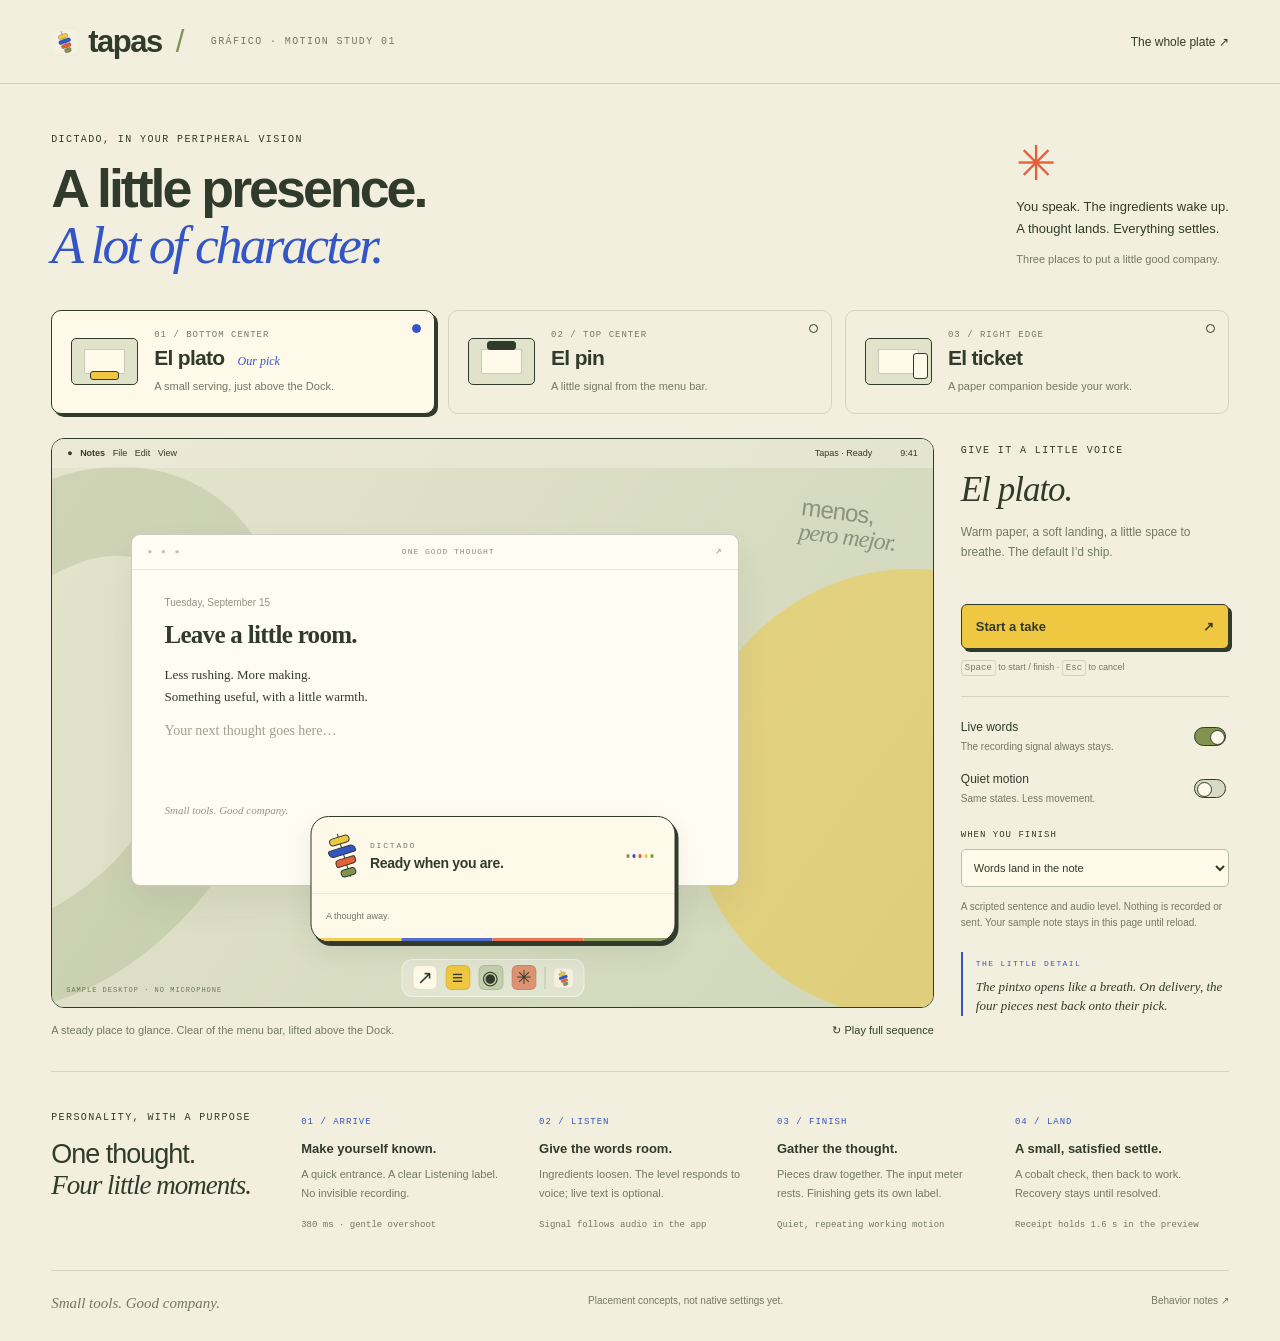
==== design/tapas/dictado-motion.html @ 0735c1b4 "Explore Grafico Dictado popup placement and motion" ====
<!doctype html>
<html lang="en">
<head>
<meta charset="utf-8"><meta name="viewport" content="width=device-width,initial-scale=1">
<meta name="theme-color" content="#f3efdf"><title>Dictado · A little presence.</title>
<link rel="icon" href="icon.svg"><link rel="stylesheet" href="dictado-motion.css">
</head>
<body>
<header><a class="brand" href="index.html"><img src="icon.svg" alt="" width="28" height="38">tapas<span>/</span></a><span class="mono">GRÁFICO · MOTION STUDY 01</span><a class="back" href="index.html#dictado">The whole plate ↗</a></header>
<main>
<section class="intro"><div><p class="eyebrow">DICTADO, IN YOUR PERIPHERAL VISION</p><h1>A little presence.<br><em>A lot of character.</em></h1></div><div class="intro-note"><span class="asterisk" aria-hidden="true">✳</span><p>You speak. The ingredients wake up.<br>A thought lands. Everything settles.</p><small>Three places to put a little good company.</small></div></section>
<section class="placements" aria-label="Popup design options">
<button class="placement selected" data-placement="plato" aria-pressed="true"><span class="mini-screen bottom" aria-hidden="true"><i></i><b></b></span><span><span class="option-number">01 / BOTTOM CENTER</span><strong>El plato <em>Our pick</em></strong><span class="option-copy">A small serving, just above the Dock.</span></span><span class="select-dot" aria-hidden="true"></span></button>
<button class="placement" data-placement="pin" aria-pressed="false"><span class="mini-screen top" aria-hidden="true"><i></i><b></b></span><span><span class="option-number">02 / TOP CENTER</span><strong>El pin</strong><span class="option-copy">A little signal from the menu bar.</span></span><span class="select-dot" aria-hidden="true"></span></button>
<button class="placement" data-placement="ticket" aria-pressed="false"><span class="mini-screen side" aria-hidden="true"><i></i><b></b></span><span><span class="option-number">03 / RIGHT EDGE</span><strong>El ticket</strong><span class="option-copy">A paper companion beside your work.</span></span><span class="select-dot" aria-hidden="true"></span></button>
</section>
<section class="workbench">
<div class="preview-column">
<div class="desktop" id="desktop" data-placement="plato" data-state="idle" aria-label="Simulated desktop">
<div class="wall-art" aria-hidden="true"><i></i><b></b><span>menos,<br><em>pero mejor.</em></span></div>
<div class="menubar"><span>● &nbsp; <b>Notes</b> <span class="menus"> &nbsp; File &nbsp; Edit &nbsp; View</span></span><span class="menu-status" id="menu-status">Tapas · Ready</span><span>9:41</span></div>
<div class="note-window"><div class="window-bar"><span aria-hidden="true">● ● ●</span><span>ONE GOOD THOUGHT</span><span>↗</span></div><div class="note-body"><p class="note-date">Tuesday, September 15</p><h2>Leave a little room.</h2><p>Less rushing. More making.<br>Something useful, with a little warmth.</p><label class="sr-only" for="note">Sample note, editable</label><textarea id="note" spellcheck="false" placeholder="Your next thought goes here…"></textarea><div class="note-signature">Small tools. Good company.</div></div></div>
<div class="dock" aria-hidden="true"><i>↗</i><i>≡</i><i>◉</i><i>✳</i><span></span><img src="icon.svg" alt="" width="20" height="26"></div>
<div class="popup-anchor" id="popup-anchor">
<section class="dictado" id="dictado" aria-label="Dictado recording controls">
<div class="popup-main"><div class="pintxo" aria-hidden="true"><span class="pick"></span><i class="bite saffron"></i><i class="bite cobalt"></i><i class="bite paprika"></i><i class="bite olive"></i></div><div class="status-copy"><span class="popup-eyebrow">DICTADO</span><strong id="status" role="status" aria-live="polite">Ready when you are.</strong></div><div class="signal" aria-hidden="true"><i></i><i></i><i></i><i></i><i></i></div><span class="timer" id="timer" aria-hidden="true">00:00</span></div>
<div class="live-wrap" id="live-wrap"><p class="live-text" id="live-text"></p></div>
<div class="recovery" id="recovery" hidden><p id="recovery-description"></p><p class="retained" id="retained"></p><button id="retry">Put in sample note ↗</button></div>
<div class="popup-footer"><span id="hint">A thought away.</span><div><button class="cancel" id="cancel" aria-label="Cancel take" hidden>Esc <span>×</span></button><button class="finish" id="finish" hidden><span aria-hidden="true">■</span> Finish</button><button class="again" id="again" hidden>Another take ↗</button></div></div>
<div class="ingredient-line" aria-hidden="true"><i></i><i></i><i></i><i></i></div>
</section>
</div>
<span class="desktop-label">SAMPLE DESKTOP · NO MICROPHONE</span>
</div>
<div class="preview-caption"><span id="placement-caption">A steady place to glance. Clear of the menu bar, lifted above the Dock.</span><button id="replay">↻ Play full sequence</button></div>
</div>
<aside class="controls" aria-label="Preview controls"><p class="eyebrow">GIVE IT A LITTLE VOICE</p><h2 id="option-title">El plato.</h2><p class="control-description" id="option-description">Warm paper, a soft landing, a little space to breathe. The default I’d ship.</p><button class="primary" id="toggle">Start a take <span>↗</span></button><p class="key-hint"><kbd>Space</kbd> to start / finish · <kbd>Esc</kbd> to cancel</p><div class="control-divider"></div><label class="switch-row"><span>Live words<small>The recording signal always stays.</small></span><input id="live-words" type="checkbox" checked role="switch"></label><label class="switch-row"><span>Quiet motion<small>Same states. Less movement.</small></span><input id="quiet-motion" type="checkbox" role="switch"></label><label class="outcome-label" for="outcome">WHEN YOU FINISH</label><select id="outcome"><option value="delivered">Words land in the note</option><option value="recovery">Paste needs a hand</option><option value="empty">Nothing was heard</option></select><p class="simulation-note">A scripted sentence and audio level. Nothing is recorded or sent. Your sample note stays in this page until reload.</p><div class="motion-note"><span class="eyebrow">THE LITTLE DETAIL</span><p id="motion-detail">The pintxo opens like a breath. On delivery, the four pieces nest back onto their pick.</p></div></aside>
</section>
<section class="choreography"><div><p class="eyebrow">PERSONALITY, WITH A PURPOSE</p><h2>One thought.<br><em>Four little moments.</em></h2></div><ol><li><span>01 / ARRIVE</span><h3>Make yourself known.</h3><p>A quick entrance. A clear Listening label. No invisible recording.</p><small>380 ms · gentle overshoot</small></li><li><span>02 / LISTEN</span><h3>Give the words room.</h3><p>Ingredients loosen. The level responds to voice; live text is optional.</p><small>Signal follows audio in the app</small></li><li><span>03 / FINISH</span><h3>Gather the thought.</h3><p>Pieces draw together. The input meter rests. Finishing gets its own label.</p><small>Quiet, repeating working motion</small></li><li><span>04 / LAND</span><h3>A small, satisfied settle.</h3><p>A cobalt check, then back to work. Recovery stays until resolved.</p><small>Receipt holds 1.6 s in the preview</small></li></ol></section>
<footer><span>Small tools. Good company.</span><span>Placement concepts, not native settings yet.</span><a href="BEHAVIORS.md">Behavior notes ↗</a></footer>
</main><script src="dictado-motion.js"></script>
</body></html>
---- design/tapas/dictado-motion.css ----
:root{--paper:#f3efdf;--card:#fff9e9;--ink:#303b2b;--muted:#727964;--line:#d4d5c1;--yellow:#f0c740;--blue:#3355c6;--red:#e65f3b;--olive:#81934f;--spring:cubic-bezier(.2,1.35,.35,1);font-family:-apple-system,BlinkMacSystemFont,'Segoe UI',sans-serif;color:var(--ink);background:var(--paper)}*{box-sizing:border-box}body{margin:0;-webkit-font-smoothing:antialiased}button,input,select,textarea{font:inherit}button,a{color:inherit}button{cursor:pointer}button:disabled{cursor:wait;opacity:.55}a{text-decoration:none}button:focus-visible,a:focus-visible,input:focus-visible,select:focus-visible,textarea:focus-visible{outline:3px solid var(--blue);outline-offset:4px}button{touch-action:manipulation}header{height:84px;border-bottom:1px solid var(--line);display:flex;align-items:center;gap:28px;padding:0 4vw}.brand{display:flex;align-items:center;gap:9px;font-weight:800;font-size:31px;letter-spacing:-1.5px}.brand span{font-weight:300;color:var(--olive);margin-left:5px}.mono,.eyebrow{font:10px/1.5 ui-monospace,monospace;letter-spacing:1.4px}.mono{color:var(--muted)}.back{margin-left:auto;font-size:12px}main{max-width:1550px;padding:0 4vw;margin:auto}.intro{display:flex;justify-content:space-between;align-items:flex-end;padding:48px 0 36px;gap:30px}.eyebrow{margin:0 0 14px}.intro h1{font-size:clamp(38px,4.2vw,66px);letter-spacing:-3px;line-height:1.04;font-weight:600;margin:0}em{font-family:Georgia,serif;font-weight:400}.intro h1 em{color:var(--blue)}.intro-note{padding-bottom:4px;font-size:13px;line-height:1.7;position:relative}.intro-note p{margin:8px 0}.intro-note small{color:var(--muted);font-size:11px}.asterisk{font-size:48px;line-height:1;color:var(--red);display:block}.placements{display:grid;grid-template-columns:repeat(3,1fr);gap:13px;margin:0 0 24px}.placement{background:transparent;border:1px solid var(--line);border-radius:10px;display:flex;gap:16px;align-items:center;text-align:left;padding:19px;position:relative;transition:background .2s,box-shadow .2s,transform .2s}.placement:hover{transform:translateY(-2px)}.placement.selected{background:var(--card);border-color:var(--ink);box-shadow:3px 3px 0 var(--ink)}.option-number{display:block;font:9px ui-monospace,monospace;letter-spacing:1px;color:var(--muted)}.placement strong{display:block;font-size:21px;font-weight:550;letter-spacing:-.7px;margin:6px 0}.placement strong em{font-size:12px;color:var(--blue);margin-left:8px;letter-spacing:0}.option-copy{font-size:11px;color:var(--muted)}.select-dot{width:9px;height:9px;border:1px solid var(--ink);border-radius:50%;position:absolute;right:13px;top:13px}.selected .select-dot{background:var(--blue);border-color:var(--blue)}.mini-screen{position:relative;width:67px;height:47px;border:1px solid var(--ink);border-radius:5px;background:#e0e3c9;flex-shrink:0}.mini-screen i{position:absolute;inset:10px 12px;background:var(--card);border:1px solid #303b2b40;border-radius:2px}.mini-screen b{position:absolute;width:29px;height:9px;background:var(--yellow);border:1px solid var(--ink);border-radius:3px;left:18px;bottom:4px}.mini-screen.top b{top:2px;bottom:auto;background:var(--ink)}.mini-screen.side b{left:auto;right:3px;top:14px;width:15px;height:26px;background:var(--card)}.workbench{display:grid;grid-template-columns:minmax(0,1fr) 268px;gap:27px}.preview-column{min-width:0}.desktop{height:570px;border:1.5px solid var(--ink);border-radius:13px;overflow:hidden;position:relative;isolation:isolate;background:#dbe0c5}.wall-art{position:absolute;inset:0;z-index:-1;overflow:hidden;background:linear-gradient(125deg,#e4e4cd,#cfd7b9)}.wall-art i{position:absolute;background:var(--yellow);width:450px;height:450px;border-radius:50%;right:-205px;top:130px;opacity:.5}.wall-art b{position:absolute;width:420px;height:580px;border:90px solid #91a27240;border-radius:50%;transform:rotate(30deg);left:-205px;top:10px}.wall-art>span{position:absolute;right:35px;top:62px;font-size:24px;line-height:1;letter-spacing:-1px;transform:rotate(7deg);opacity:.45}.menubar{display:flex;align-items:center;justify-content:space-between;height:29px;padding:0 15px;background:#f4f0e180;font-size:9px;gap:10px}.menu-status{margin-left:auto;font-size:9px;margin-right:18px}.note-window{position:absolute;top:95px;left:9%;width:69%;height:352px;background:#fffcf3;border:1px solid #303b2b40;border-radius:9px;box-shadow:0 18px 35px #303b2b13;overflow:hidden}.window-bar{height:35px;border-bottom:1px solid #ebe8dc;display:flex;align-items:center;justify-content:space-between;padding:0 15px;font:8px ui-monospace,monospace;letter-spacing:1px;color:#8a8d7c}.window-bar>span:first-child{color:#c8c5b6;letter-spacing:2px}.note-body{padding:27px 32px}.note-date{font-size:10px;color:#92947f;margin:0 0 12px}.note-body h2{font:600 25px/1.2 Georgia,serif;letter-spacing:-.7px;margin:0 0 14px}.note-body p:not(.note-date){font:13px/1.7 Georgia,serif;margin:0}.note-body textarea{width:100%;height:80px;resize:none;margin-top:12px;background:none;border:0;padding:0;font:14px/1.6 Georgia,serif;color:var(--ink)}.note-body textarea::placeholder{color:#9fa18f}.note-signature{font:italic 11px Georgia,serif;color:#939680}.dock{position:absolute;bottom:10px;left:50%;transform:translateX(-50%);height:38px;display:flex;align-items:center;gap:8px;padding:4px 10px;border:1px solid #ffffff80;border-radius:11px;background:#ffffff45}.dock i{font-style:normal;width:25px;height:25px;border-radius:6px;display:grid;place-items:center;background:var(--card);font-size:19px;border:1px solid #303b2b20}.dock i:nth-child(2){background:var(--yellow)}.dock i:nth-child(3){background:#c3ceac}.dock i:nth-child(4){background:#dd9373}.dock>span{height:22px;border-left:1px solid #303b2b30}.desktop-label{position:absolute;bottom:13px;left:14px;font:7px ui-monospace,monospace;letter-spacing:1px;color:#697857}.popup-anchor{position:absolute;z-index:5;width:365px;left:50%;bottom:65px;transform:translateX(-50%);transition:width .32s ease}.dictado{background:var(--card);border:1.5px solid var(--ink);border-radius:18px;box-shadow:3px 4px 0 var(--ink),0 10px 28px #303b2b17;overflow:hidden;transform-origin:50% 100%;animation:arrive-bottom .38s var(--spring)}.popup-main{display:flex;align-items:center;gap:12px;padding:15px 17px 12px;min-height:76px}.popup-eyebrow{font:8px ui-monospace,monospace;letter-spacing:1.8px;display:block;margin-bottom:5px;color:var(--muted)}.status-copy{flex:1;min-width:0}.status-copy strong{display:block;font-size:14px;font-weight:550;letter-spacing:-.3px}.timer{font:10px ui-monospace,monospace;color:var(--muted)}.pintxo{height:42px;width:30px;position:relative;transform:rotate(-17deg);flex:none}.pick{height:45px;width:1px;background:currentColor;position:absolute;top:-2px;left:15px}.bite{position:absolute;left:5px;width:21px;height:8px;border:1px solid var(--ink);border-radius:5px;background:var(--yellow);top:1px;transition:transform .45s var(--spring)}.cobalt{width:28px;left:1px;top:12px;border-radius:2px 5px;background:var(--blue)}.paprika{top:23px;background:var(--red);border-radius:4px 2px}.olive{top:34px;width:16px;left:7px;background:var(--olive)}.signal{display:flex;align-items:center;gap:3px;height:24px;width:31px}.signal i{width:3px;height:4px;background:var(--olive);border-radius:2px;transition:height .2s}.signal i:nth-child(2){background:var(--blue)}.signal i:nth-child(3){background:var(--red)}.signal i:nth-child(4){background:var(--yellow)}[data-state=listening] .signal i{animation:wave .7s ease-in-out infinite alternate;height:14px}[data-state=listening] .signal i:nth-child(2){animation-delay:-.3s;height:22px}[data-state=listening] .signal i:nth-child(3){animation-delay:-.55s;height:18px}[data-state=listening] .signal i:nth-child(4){animation-delay:-.1s;height:10px}[data-state=listening] .signal i:nth-child(5){animation-delay:-.4s}[data-state=listening] .saffron{transform:translate(-2px,-4px) rotate(-8deg)}[data-state=listening] .cobalt{transform:translate(2px,-1px) rotate(5deg)}[data-state=listening] .paprika{transform:translate(-1px,2px) rotate(-5deg)}[data-state=listening] .olive{transform:translate(2px,5px) rotate(6deg)}[data-state=finishing] .bite{animation:gather .85s ease-in-out infinite alternate}[data-state=finishing] .cobalt{animation-delay:-.2s}[data-state=finishing] .paprika{animation-delay:-.4s}[data-state=finishing] .olive{animation-delay:-.6s}[data-state=delivered] .pintxo{animation:settle .45s var(--spring)}[data-state=delivered] .signal:after{content:'✓';font-size:25px;color:var(--blue)}[data-state=delivered] .signal i{display:none}.live-wrap{display:grid;grid-template-rows:1fr;transition:grid-template-rows .25s ease}.live-text{overflow:hidden;min-height:0;font:17px/1.45 Georgia,serif;margin:0;padding:0 18px 14px}.live-wrap.collapsed{grid-template-rows:0fr}.live-wrap.collapsed .live-text{padding-top:0;padding-bottom:0}.popup-footer{display:flex;align-items:center;justify-content:space-between;gap:8px;padding:11px 15px;border-top:1px solid #303b2b17;font-size:9px;min-height:45px}.popup-footer>span{color:var(--muted)}.popup-footer>div{display:flex;gap:12px;align-items:center}.popup-footer button{background:none;border:0;padding:3px 0;font-size:10px;white-space:nowrap}.popup-footer .finish{font-weight:650}.finish span{color:var(--red);margin-right:3px}.cancel{color:var(--muted)}.cancel span{font-size:15px;margin-left:3px}.ingredient-line{display:flex;height:3px;opacity:.85}.ingredient-line i{width:25%;background:var(--yellow)}.ingredient-line i:nth-child(2){background:var(--blue)}.ingredient-line i:nth-child(3){background:var(--red)}.ingredient-line i:nth-child(4){background:var(--olive)}.recovery{padding:0 18px 14px;font-size:12px;line-height:1.5}.retained{font:16px/1.5 Georgia,serif}.recovery button{background:var(--yellow);border:1px solid var(--ink);border-radius:5px;padding:9px 12px;font-size:11px}.dictado.reenter{animation:arrive-bottom .38s var(--spring)}[data-placement=pin] .popup-anchor{top:39px;bottom:auto;width:338px}[data-placement=pin] .dictado{background:var(--ink);color:var(--card);border-radius:0 0 20px 20px;box-shadow:0 8px 20px #303b2b25;transform-origin:50% 0;animation-name:arrive-top}[data-placement=pin] .popup-eyebrow,[data-placement=pin] .timer,[data-placement=pin] .popup-footer>span,[data-placement=pin] .cancel{color:#c2c8b3}[data-placement=pin] .popup-footer{border-color:#fff9e92b}[data-placement=pin] .bite{border-color:#fff9e980}[data-placement=pin] .cobalt{background:#6c8ae5}[data-placement=pin] .recovery button{color:var(--ink)}[data-placement=pin] .ingredient-line{height:2px}[data-placement=ticket] .popup-anchor{left:auto;right:20px;bottom:auto;top:50%;transform:translateY(-50%);width:246px}[data-placement=ticket] .dictado{border-radius:4px 4px 11px 4px;box-shadow:4px 5px 0 #303b2b;transform-origin:100% 50%;animation-name:arrive-side}[data-placement=ticket] .popup-main{flex-wrap:wrap;padding:17px 16px 10px;gap:10px}[data-placement=ticket] .status-copy{min-width:150px}[data-placement=ticket] .signal{margin-left:40px;width:110px}[data-placement=ticket] .signal i{width:5px}[data-placement=ticket] .timer{margin-left:auto}[data-placement=ticket] .popup-footer{flex-direction:column;align-items:stretch;border-top:1px dashed #303b2b55;gap:12px}[data-placement=ticket] .popup-footer>div{justify-content:space-between}[data-placement=ticket] .ingredient-line{height:5px}.preview-caption{display:flex;justify-content:space-between;gap:20px;align-items:flex-start;padding:14px 0;color:var(--muted);font-size:11px;line-height:1.6}.preview-caption span{max-width:65%}.preview-caption button{border:0;background:none;font-size:11px;padding:0;white-space:nowrap;color:var(--ink)}.controls{padding:5px 0}.controls h2{font:italic 35px/1 Georgia,serif;letter-spacing:-1px;margin:0 0 15px}.control-description{font-size:12px;line-height:1.7;color:var(--muted);min-height:62px;margin:0 0 20px}.primary{width:100%;display:flex;justify-content:space-between;background:var(--yellow);border:1.5px solid var(--ink);box-shadow:3px 3px 0 var(--ink);border-radius:6px;padding:14px;font-size:13px;font-weight:600}.primary:active{transform:translate(2px,2px);box-shadow:1px 1px 0 var(--ink)}.key-hint{font-size:9px;color:var(--muted);margin:13px 0}kbd{font:9px ui-monospace,monospace;border:1px solid var(--line);border-radius:3px;padding:2px 3px}.control-divider{border-top:1px solid var(--line);margin:23px 0}.switch-row{display:flex;align-items:center;justify-content:space-between;gap:14px;font-size:12px;margin:18px 0}.switch-row small{display:block;font-size:10px;line-height:1.5;color:var(--muted);margin-top:5px}.switch-row input{appearance:none;width:32px;height:19px;border-radius:20px;border:1px solid var(--ink);background:#d8dac9;position:relative;cursor:pointer;flex:none;transition:background .2s}.switch-row input:before{content:'';width:13px;height:13px;background:var(--card);border:1px solid var(--ink);border-radius:50%;position:absolute;top:2px;left:2px;transition:transform .2s}.switch-row input:checked{background:var(--olive)}.switch-row input:checked:before{transform:translateX(13px)}.outcome-label{display:block;font:9px ui-monospace,monospace;letter-spacing:1px;margin:24px 0 9px}select{width:100%;padding:11px 8px;background:var(--card);border:1px solid #b9beaa;border-radius:5px;color:var(--ink);font-size:11px}.simulation-note{font-size:10px;line-height:1.65;color:var(--muted);margin:12px 0 20px}.motion-note{border-left:2px solid var(--blue);padding-left:13px}.motion-note .eyebrow{font-size:8px;color:var(--blue)}.motion-note p{font:italic 13px/1.5 Georgia,serif;margin:7px 0}.choreography{display:grid;grid-template-columns:220px 1fr;gap:30px;border-top:1px solid var(--line);padding:38px 0;margin-top:18px}.choreography h2{font-size:27px;font-weight:500;letter-spacing:-1px;line-height:1.12;margin:0}.choreography ol{list-style:none;margin:0;padding:0;display:grid;grid-template-columns:repeat(4,1fr);gap:24px}.choreography li>span{font:9px ui-monospace,monospace;letter-spacing:1px;color:var(--blue)}.choreography h3{font-size:13px;font-weight:600;margin:13px 0 9px}.choreography li p{font-size:11px;line-height:1.7;color:var(--muted);margin:0 0 10px}.choreography small{font:9px/1.6 ui-monospace,monospace;color:var(--muted)}footer{display:flex;justify-content:space-between;gap:20px;border-top:1px solid var(--line);padding:24px 0 30px;font-size:10px;color:var(--muted)}footer>span:first-child{font:italic 15px Georgia,serif}.sr-only{position:absolute;width:1px;height:1px;padding:0;margin:-1px;overflow:hidden;clip:rect(0,0,0,0);white-space:nowrap;border:0}[hidden]{display:none!important}@keyframes arrive-bottom{from{opacity:0;transform:translateY(16px) scale(.93)}to{opacity:1;transform:none}}@keyframes arrive-top{from{opacity:0;transform:translateY(-16px) scale(.93)}to{opacity:1;transform:none}}@keyframes arrive-side{from{opacity:0;transform:translateX(20px) rotate(2deg)}to{opacity:1;transform:none}}@keyframes wave{to{transform:scaleY(.35)}}@keyframes gather{from{transform:translateX(-2px) rotate(-5deg)}to{transform:translateX(2px) rotate(5deg)}}@keyframes settle{0%{transform:rotate(-17deg) scale(1.12)}60%{transform:rotate(-13deg) scale(.96)}100%{transform:rotate(-17deg) scale(1)}}.quiet-motion *{animation:none!important;transition:none!important}@media(prefers-reduced-motion:reduce){*,*::before,*::after{animation:none!important;transition:none!important}}@media(min-width:1500px){.desktop{height:610px}.note-window{top:115px}}@media(max-width:1100px){.mini-screen{display:none}.placement{padding:16px}.workbench{grid-template-columns:minmax(0,1fr) 240px;gap:20px}.choreography{grid-template-columns:1fr}.note-window{width:80%;left:6%}.intro h1{letter-spacing:-2px}}@media(max-width:800px){header{gap:14px}.mono{font-size:8px}.intro-note{display:none}.intro{padding:32px 0}.workbench{grid-template-columns:1fr}.controls{display:grid;grid-template-columns:1fr 1fr;column-gap:24px}.controls>.eyebrow,.controls>h2,.controls>.control-description,.motion-note{grid-column:1/-1}.controls>.control-description{min-height:0;margin-bottom:15px}.control-divider{display:none}.key-hint{align-self:center}.outcome-label{grid-column:1/-1}.controls select{align-self:start}.simulation-note{margin:0}.motion-note{margin-top:20px}.choreography ol{grid-template-columns:1fr 1fr}.option-copy{display:none}.placement strong{font-size:20px}.placement strong em{display:block;font-size:11px;margin:5px 0 0}.option-number{font-size:7px}.desktop{height:560px}.desktop-label{display:none}}@media(max-width:480px){header{height:65px}.mono{display:none}.back{font-size:10px}.intro h1{font-size:38px;letter-spacing:-1.9px}.placements{gap:8px}.placement{padding:14px 9px;align-items:flex-start;border-radius:6px}.placement strong{font-size:17px}.option-number{font-size:6px;letter-spacing:.5px;max-width:72px;line-height:1.5}.select-dot{width:6px;height:6px;top:7px;right:6px}.desktop{height:550px}.menus{display:none}.menubar{font-size:8px;padding:0 9px}.menu-status{margin-right:0;font-size:8px}.popup-anchor,[data-placement=pin] .popup-anchor{width:calc(100% - 28px)}[data-placement=ticket] .popup-anchor{right:14px;width:235px;top:50%}.popup-main{gap:9px;padding:14px 12px 10px}.status-copy strong{font-size:13px}.signal{width:25px;gap:2px}.timer{font-size:9px}.popup-footer{padding:11px 12px}.note-window{width:87%;left:6%;height:340px;top:85px}.note-body{padding:23px 21px}.note-body h2{font-size:22px}.preview-caption{font-size:10px;gap:12px}.preview-caption button{font-size:10px;white-space:normal;min-width:85px}.controls{column-gap:17px}.key-hint{line-height:1.9}.choreography ol{gap:25px 20px}.choreography{margin-top:25px}footer{flex-wrap:wrap;font-size:9px}footer>span:nth-child(2){order:3;width:100%}}
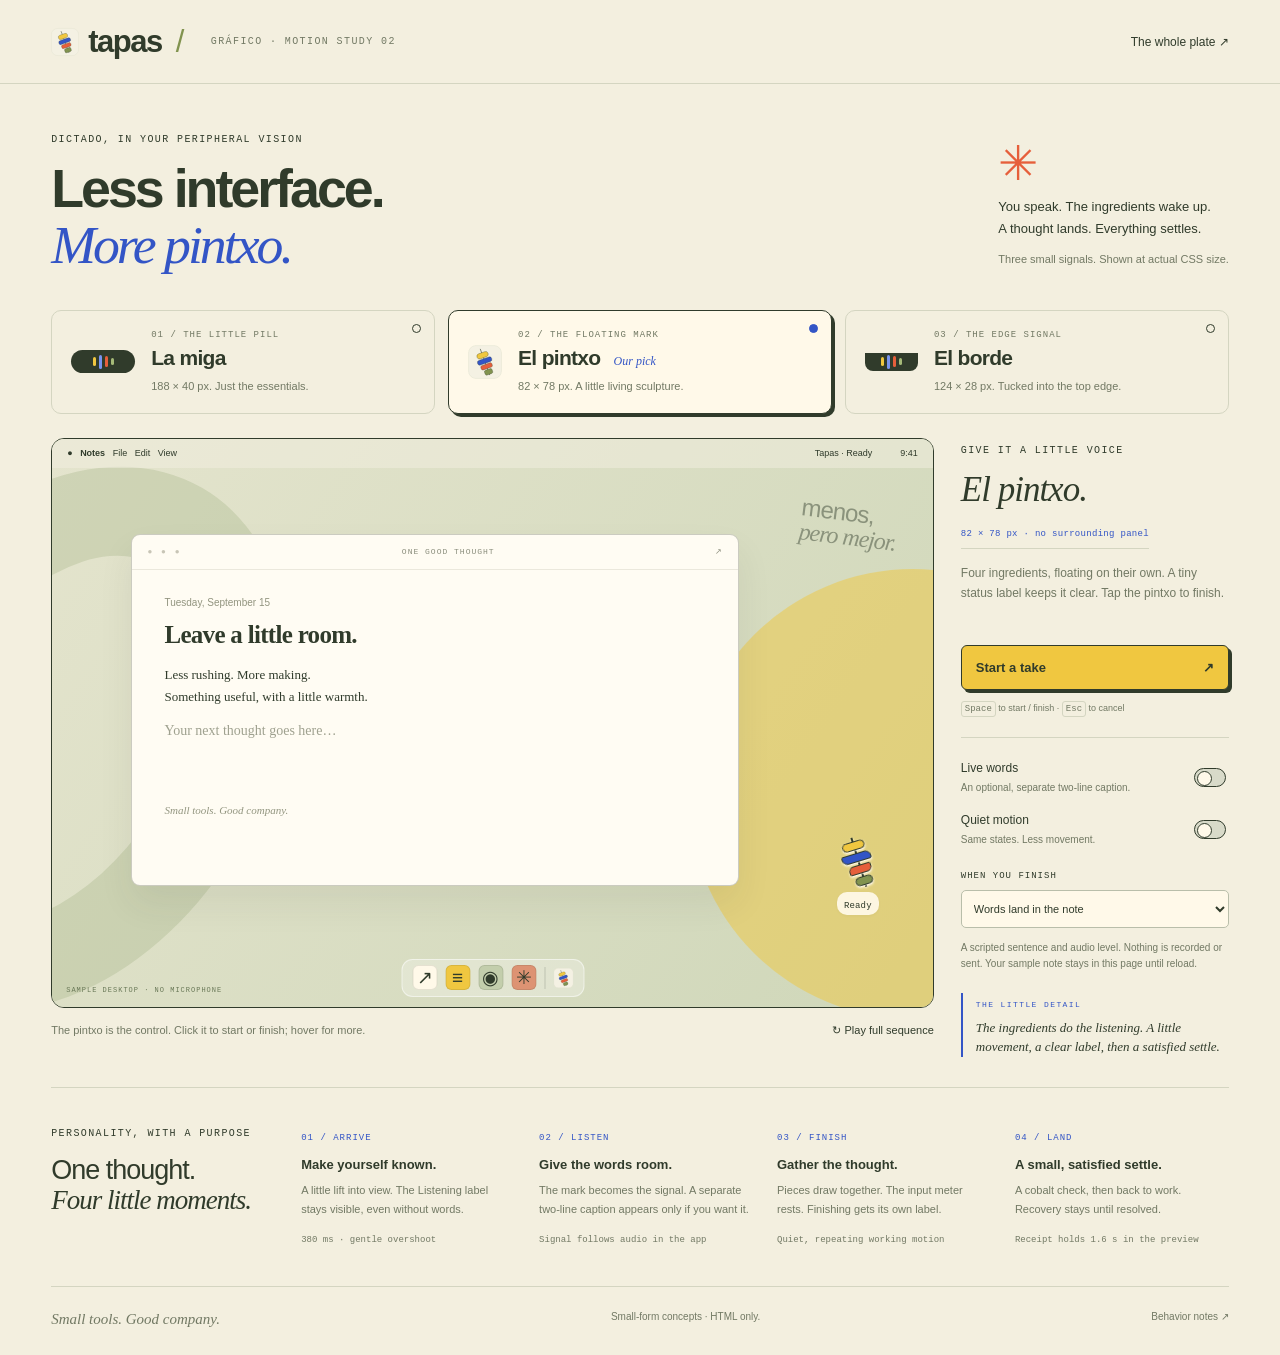
==== commit 7683ec08: "Reduce Dictado concepts to small recording signals" ====
--- a/design/tapas/dictado-motion.html
+++ b/design/tapas/dictado-motion.html
@@ -2,41 +2,42 @@
 <html lang="en">
 <head>
 <meta charset="utf-8"><meta name="viewport" content="width=device-width,initial-scale=1">
-<meta name="theme-color" content="#f3efdf"><title>Dictado · A little presence.</title>
+<meta name="theme-color" content="#f3efdf"><title>Dictado · Less interface. More pintxo.</title>
 <link rel="icon" href="icon.svg"><link rel="stylesheet" href="dictado-motion.css">
 </head>
 <body>
-<header><a class="brand" href="index.html"><img src="icon.svg" alt="" width="28" height="38">tapas<span>/</span></a><span class="mono">GRÁFICO · MOTION STUDY 01</span><a class="back" href="index.html#dictado">The whole plate ↗</a></header>
+<header><a class="brand" href="index.html"><img src="icon.svg" alt="" width="28" height="38">tapas<span>/</span></a><span class="mono">GRÁFICO · MOTION STUDY 02</span><a class="back" href="index.html#dictado">The whole plate ↗</a></header>
 <main>
-<section class="intro"><div><p class="eyebrow">DICTADO, IN YOUR PERIPHERAL VISION</p><h1>A little presence.<br><em>A lot of character.</em></h1></div><div class="intro-note"><span class="asterisk" aria-hidden="true">✳</span><p>You speak. The ingredients wake up.<br>A thought lands. Everything settles.</p><small>Three places to put a little good company.</small></div></section>
-<section class="placements" aria-label="Popup design options">
-<button class="placement selected" data-placement="plato" aria-pressed="true"><span class="mini-screen bottom" aria-hidden="true"><i></i><b></b></span><span><span class="option-number">01 / BOTTOM CENTER</span><strong>El plato <em>Our pick</em></strong><span class="option-copy">A small serving, just above the Dock.</span></span><span class="select-dot" aria-hidden="true"></span></button>
-<button class="placement" data-placement="pin" aria-pressed="false"><span class="mini-screen top" aria-hidden="true"><i></i><b></b></span><span><span class="option-number">02 / TOP CENTER</span><strong>El pin</strong><span class="option-copy">A little signal from the menu bar.</span></span><span class="select-dot" aria-hidden="true"></span></button>
-<button class="placement" data-placement="ticket" aria-pressed="false"><span class="mini-screen side" aria-hidden="true"><i></i><b></b></span><span><span class="option-number">03 / RIGHT EDGE</span><strong>El ticket</strong><span class="option-copy">A paper companion beside your work.</span></span><span class="select-dot" aria-hidden="true"></span></button>
+<section class="intro"><div><p class="eyebrow">DICTADO, IN YOUR PERIPHERAL VISION</p><h1>Less interface.<br><em>More pintxo.</em></h1></div><div class="intro-note"><span class="asterisk" aria-hidden="true">✳</span><p>You speak. The ingredients wake up.<br>A thought lands. Everything settles.</p><small>Three small signals. Shown at actual CSS size.</small></div></section>
+<section class="placements" aria-label="Recording signal options">
+<button class="placement" data-placement="miga" aria-pressed="false"><span class="shape-preview pill-preview" aria-hidden="true"><i></i><i></i><i></i><i></i></span><span><span class="option-number">01 / THE LITTLE PILL</span><strong>La miga</strong><span class="option-copy">188 × 40 px. Just the essentials.</span></span><span class="select-dot" aria-hidden="true"></span></button>
+<button class="placement selected" data-placement="pintxo" aria-pressed="true"><img class="shape-preview" src="icon.svg" alt="" width="34" height="46"><span><span class="option-number">02 / THE FLOATING MARK</span><strong>El pintxo <em>Our pick</em></strong><span class="option-copy">82 × 78 px. A little living sculpture.</span></span><span class="select-dot" aria-hidden="true"></span></button>
+<button class="placement" data-placement="borde" aria-pressed="false"><span class="shape-preview edge-preview" aria-hidden="true"><i></i><i></i><i></i><i></i></span><span><span class="option-number">03 / THE EDGE SIGNAL</span><strong>El borde</strong><span class="option-copy">124 × 28 px. Tucked into the top edge.</span></span><span class="select-dot" aria-hidden="true"></span></button>
 </section>
 <section class="workbench">
 <div class="preview-column">
-<div class="desktop" id="desktop" data-placement="plato" data-state="idle" aria-label="Simulated desktop">
+<div class="desktop" id="desktop" data-placement="pintxo" data-state="idle" aria-label="Simulated desktop">
 <div class="wall-art" aria-hidden="true"><i></i><b></b><span>menos,<br><em>pero mejor.</em></span></div>
 <div class="menubar"><span>● &nbsp; <b>Notes</b> <span class="menus"> &nbsp; File &nbsp; Edit &nbsp; View</span></span><span class="menu-status" id="menu-status">Tapas · Ready</span><span>9:41</span></div>
 <div class="note-window"><div class="window-bar"><span aria-hidden="true">● ● ●</span><span>ONE GOOD THOUGHT</span><span>↗</span></div><div class="note-body"><p class="note-date">Tuesday, September 15</p><h2>Leave a little room.</h2><p>Less rushing. More making.<br>Something useful, with a little warmth.</p><label class="sr-only" for="note">Sample note, editable</label><textarea id="note" spellcheck="false" placeholder="Your next thought goes here…"></textarea><div class="note-signature">Small tools. Good company.</div></div></div>
 <div class="dock" aria-hidden="true"><i>↗</i><i>≡</i><i>◉</i><i>✳</i><span></span><img src="icon.svg" alt="" width="20" height="26"></div>
 <div class="popup-anchor" id="popup-anchor">
 <section class="dictado" id="dictado" aria-label="Dictado recording controls">
-<div class="popup-main"><div class="pintxo" aria-hidden="true"><span class="pick"></span><i class="bite saffron"></i><i class="bite cobalt"></i><i class="bite paprika"></i><i class="bite olive"></i></div><div class="status-copy"><span class="popup-eyebrow">DICTADO</span><strong id="status" role="status" aria-live="polite">Ready when you are.</strong></div><div class="signal" aria-hidden="true"><i></i><i></i><i></i><i></i><i></i></div><span class="timer" id="timer" aria-hidden="true">00:00</span></div>
+<button class="recording-token" id="recording-token" aria-label="Start a take"><span class="popup-main"><span class="pintxo" aria-hidden="true"><span class="pick"></span><i class="bite saffron"></i><i class="bite cobalt"></i><i class="bite paprika"></i><i class="bite olive"></i></span><span class="status-copy"><strong id="status" role="status" aria-live="polite">Ready</strong></span><span class="signal" aria-hidden="true"><i></i><i></i><i></i><i></i><i></i></span><span class="stop-symbol" aria-hidden="true">■</span></span></button>
+<span class="timer" id="timer" aria-hidden="true" hidden>00:00</span>
 <div class="live-wrap" id="live-wrap"><p class="live-text" id="live-text"></p></div>
 <div class="recovery" id="recovery" hidden><p id="recovery-description"></p><p class="retained" id="retained"></p><button id="retry">Put in sample note ↗</button></div>
 <div class="popup-footer"><span id="hint">A thought away.</span><div><button class="cancel" id="cancel" aria-label="Cancel take" hidden>Esc <span>×</span></button><button class="finish" id="finish" hidden><span aria-hidden="true">■</span> Finish</button><button class="again" id="again" hidden>Another take ↗</button></div></div>
-<div class="ingredient-line" aria-hidden="true"><i></i><i></i><i></i><i></i></div>
+
 </section>
 </div>
 <span class="desktop-label">SAMPLE DESKTOP · NO MICROPHONE</span>
 </div>
-<div class="preview-caption"><span id="placement-caption">A steady place to glance. Clear of the menu bar, lifted above the Dock.</span><button id="replay">↻ Play full sequence</button></div>
+<div class="preview-caption"><span id="placement-caption">The pintxo is the control. Click it to start or finish; hover for more.</span><button id="replay">↻ Play full sequence</button></div>
 </div>
-<aside class="controls" aria-label="Preview controls"><p class="eyebrow">GIVE IT A LITTLE VOICE</p><h2 id="option-title">El plato.</h2><p class="control-description" id="option-description">Warm paper, a soft landing, a little space to breathe. The default I’d ship.</p><button class="primary" id="toggle">Start a take <span>↗</span></button><p class="key-hint"><kbd>Space</kbd> to start / finish · <kbd>Esc</kbd> to cancel</p><div class="control-divider"></div><label class="switch-row"><span>Live words<small>The recording signal always stays.</small></span><input id="live-words" type="checkbox" checked role="switch"></label><label class="switch-row"><span>Quiet motion<small>Same states. Less movement.</small></span><input id="quiet-motion" type="checkbox" role="switch"></label><label class="outcome-label" for="outcome">WHEN YOU FINISH</label><select id="outcome"><option value="delivered">Words land in the note</option><option value="recovery">Paste needs a hand</option><option value="empty">Nothing was heard</option></select><p class="simulation-note">A scripted sentence and audio level. Nothing is recorded or sent. Your sample note stays in this page until reload.</p><div class="motion-note"><span class="eyebrow">THE LITTLE DETAIL</span><p id="motion-detail">The pintxo opens like a breath. On delivery, the four pieces nest back onto their pick.</p></div></aside>
+<aside class="controls" aria-label="Preview controls"><p class="eyebrow">GIVE IT A LITTLE VOICE</p><h2 id="option-title">El pintxo.</h2><span class="footprint" id="footprint">82 × 78 px · no surrounding panel</span><p class="control-description" id="option-description">Four ingredients, floating on their own. A tiny status label keeps it clear. Tap the pintxo to finish.</p><button class="primary" id="toggle">Start a take <span>↗</span></button><p class="key-hint"><kbd>Space</kbd> to start / finish · <kbd>Esc</kbd> to cancel</p><div class="control-divider"></div><label class="switch-row"><span>Live words<small>An optional, separate two-line caption.</small></span><input id="live-words" type="checkbox" role="switch"></label><label class="switch-row"><span>Quiet motion<small>Same states. Less movement.</small></span><input id="quiet-motion" type="checkbox" role="switch"></label><label class="outcome-label" for="outcome">WHEN YOU FINISH</label><select id="outcome"><option value="delivered">Words land in the note</option><option value="recovery">Paste needs a hand</option><option value="empty">Nothing was heard</option></select><p class="simulation-note">A scripted sentence and audio level. Nothing is recorded or sent. Your sample note stays in this page until reload.</p><div class="motion-note"><span class="eyebrow">THE LITTLE DETAIL</span><p id="motion-detail">The ingredients do the listening. A little movement, a clear label, then a satisfied settle.</p></div></aside>
 </section>
-<section class="choreography"><div><p class="eyebrow">PERSONALITY, WITH A PURPOSE</p><h2>One thought.<br><em>Four little moments.</em></h2></div><ol><li><span>01 / ARRIVE</span><h3>Make yourself known.</h3><p>A quick entrance. A clear Listening label. No invisible recording.</p><small>380 ms · gentle overshoot</small></li><li><span>02 / LISTEN</span><h3>Give the words room.</h3><p>Ingredients loosen. The level responds to voice; live text is optional.</p><small>Signal follows audio in the app</small></li><li><span>03 / FINISH</span><h3>Gather the thought.</h3><p>Pieces draw together. The input meter rests. Finishing gets its own label.</p><small>Quiet, repeating working motion</small></li><li><span>04 / LAND</span><h3>A small, satisfied settle.</h3><p>A cobalt check, then back to work. Recovery stays until resolved.</p><small>Receipt holds 1.6 s in the preview</small></li></ol></section>
-<footer><span>Small tools. Good company.</span><span>Placement concepts, not native settings yet.</span><a href="BEHAVIORS.md">Behavior notes ↗</a></footer>
+<section class="choreography"><div><p class="eyebrow">PERSONALITY, WITH A PURPOSE</p><h2>One thought.<br><em>Four little moments.</em></h2></div><ol><li><span>01 / ARRIVE</span><h3>Make yourself known.</h3><p>A little lift into view. The Listening label stays visible, even without words.</p><small>380 ms · gentle overshoot</small></li><li><span>02 / LISTEN</span><h3>Give the words room.</h3><p>The mark becomes the signal. A separate two-line caption appears only if you want it.</p><small>Signal follows audio in the app</small></li><li><span>03 / FINISH</span><h3>Gather the thought.</h3><p>Pieces draw together. The input meter rests. Finishing gets its own label.</p><small>Quiet, repeating working motion</small></li><li><span>04 / LAND</span><h3>A small, satisfied settle.</h3><p>A cobalt check, then back to work. Recovery stays until resolved.</p><small>Receipt holds 1.6 s in the preview</small></li></ol></section>
+<footer><span>Small tools. Good company.</span><span>Small-form concepts · HTML only.</span><a href="BEHAVIORS.md">Behavior notes ↗</a></footer>
 </main><script src="dictado-motion.js"></script>
 </body></html>
--- a/design/tapas/dictado-motion.css
+++ b/design/tapas/dictado-motion.css
@@ -1 +1,7 @@
-:root{--paper:#f3efdf;--card:#fff9e9;--ink:#303b2b;--muted:#727964;--line:#d4d5c1;--yellow:#f0c740;--blue:#3355c6;--red:#e65f3b;--olive:#81934f;--spring:cubic-bezier(.2,1.35,.35,1);font-family:-apple-system,BlinkMacSystemFont,'Segoe UI',sans-serif;color:var(--ink);background:var(--paper)}*{box-sizing:border-box}body{margin:0;-webkit-font-smoothing:antialiased}button,input,select,textarea{font:inherit}button,a{color:inherit}button{cursor:pointer}button:disabled{cursor:wait;opacity:.55}a{text-decoration:none}button:focus-visible,a:focus-visible,input:focus-visible,select:focus-visible,textarea:focus-visible{outline:3px solid var(--blue);outline-offset:4px}button{touch-action:manipulation}header{height:84px;border-bottom:1px solid var(--line);display:flex;align-items:center;gap:28px;padding:0 4vw}.brand{display:flex;align-items:center;gap:9px;font-weight:800;font-size:31px;letter-spacing:-1.5px}.brand span{font-weight:300;color:var(--olive);margin-left:5px}.mono,.eyebrow{font:10px/1.5 ui-monospace,monospace;letter-spacing:1.4px}.mono{color:var(--muted)}.back{margin-left:auto;font-size:12px}main{max-width:1550px;padding:0 4vw;margin:auto}.intro{display:flex;justify-content:space-between;align-items:flex-end;padding:48px 0 36px;gap:30px}.eyebrow{margin:0 0 14px}.intro h1{font-size:clamp(38px,4.2vw,66px);letter-spacing:-3px;line-height:1.04;font-weight:600;margin:0}em{font-family:Georgia,serif;font-weight:400}.intro h1 em{color:var(--blue)}.intro-note{padding-bottom:4px;font-size:13px;line-height:1.7;position:relative}.intro-note p{margin:8px 0}.intro-note small{color:var(--muted);font-size:11px}.asterisk{font-size:48px;line-height:1;color:var(--red);display:block}.placements{display:grid;grid-template-columns:repeat(3,1fr);gap:13px;margin:0 0 24px}.placement{background:transparent;border:1px solid var(--line);border-radius:10px;display:flex;gap:16px;align-items:center;text-align:left;padding:19px;position:relative;transition:background .2s,box-shadow .2s,transform .2s}.placement:hover{transform:translateY(-2px)}.placement.selected{background:var(--card);border-color:var(--ink);box-shadow:3px 3px 0 var(--ink)}.option-number{display:block;font:9px ui-monospace,monospace;letter-spacing:1px;color:var(--muted)}.placement strong{display:block;font-size:21px;font-weight:550;letter-spacing:-.7px;margin:6px 0}.placement strong em{font-size:12px;color:var(--blue);margin-left:8px;letter-spacing:0}.option-copy{font-size:11px;color:var(--muted)}.select-dot{width:9px;height:9px;border:1px solid var(--ink);border-radius:50%;position:absolute;right:13px;top:13px}.selected .select-dot{background:var(--blue);border-color:var(--blue)}.mini-screen{position:relative;width:67px;height:47px;border:1px solid var(--ink);border-radius:5px;background:#e0e3c9;flex-shrink:0}.mini-screen i{position:absolute;inset:10px 12px;background:var(--card);border:1px solid #303b2b40;border-radius:2px}.mini-screen b{position:absolute;width:29px;height:9px;background:var(--yellow);border:1px solid var(--ink);border-radius:3px;left:18px;bottom:4px}.mini-screen.top b{top:2px;bottom:auto;background:var(--ink)}.mini-screen.side b{left:auto;right:3px;top:14px;width:15px;height:26px;background:var(--card)}.workbench{display:grid;grid-template-columns:minmax(0,1fr) 268px;gap:27px}.preview-column{min-width:0}.desktop{height:570px;border:1.5px solid var(--ink);border-radius:13px;overflow:hidden;position:relative;isolation:isolate;background:#dbe0c5}.wall-art{position:absolute;inset:0;z-index:-1;overflow:hidden;background:linear-gradient(125deg,#e4e4cd,#cfd7b9)}.wall-art i{position:absolute;background:var(--yellow);width:450px;height:450px;border-radius:50%;right:-205px;top:130px;opacity:.5}.wall-art b{position:absolute;width:420px;height:580px;border:90px solid #91a27240;border-radius:50%;transform:rotate(30deg);left:-205px;top:10px}.wall-art>span{position:absolute;right:35px;top:62px;font-size:24px;line-height:1;letter-spacing:-1px;transform:rotate(7deg);opacity:.45}.menubar{display:flex;align-items:center;justify-content:space-between;height:29px;padding:0 15px;background:#f4f0e180;font-size:9px;gap:10px}.menu-status{margin-left:auto;font-size:9px;margin-right:18px}.note-window{position:absolute;top:95px;left:9%;width:69%;height:352px;background:#fffcf3;border:1px solid #303b2b40;border-radius:9px;box-shadow:0 18px 35px #303b2b13;overflow:hidden}.window-bar{height:35px;border-bottom:1px solid #ebe8dc;display:flex;align-items:center;justify-content:space-between;padding:0 15px;font:8px ui-monospace,monospace;letter-spacing:1px;color:#8a8d7c}.window-bar>span:first-child{color:#c8c5b6;letter-spacing:2px}.note-body{padding:27px 32px}.note-date{font-size:10px;color:#92947f;margin:0 0 12px}.note-body h2{font:600 25px/1.2 Georgia,serif;letter-spacing:-.7px;margin:0 0 14px}.note-body p:not(.note-date){font:13px/1.7 Georgia,serif;margin:0}.note-body textarea{width:100%;height:80px;resize:none;margin-top:12px;background:none;border:0;padding:0;font:14px/1.6 Georgia,serif;color:var(--ink)}.note-body textarea::placeholder{color:#9fa18f}.note-signature{font:italic 11px Georgia,serif;color:#939680}.dock{position:absolute;bottom:10px;left:50%;transform:translateX(-50%);height:38px;display:flex;align-items:center;gap:8px;padding:4px 10px;border:1px solid #ffffff80;border-radius:11px;background:#ffffff45}.dock i{font-style:normal;width:25px;height:25px;border-radius:6px;display:grid;place-items:center;background:var(--card);font-size:19px;border:1px solid #303b2b20}.dock i:nth-child(2){background:var(--yellow)}.dock i:nth-child(3){background:#c3ceac}.dock i:nth-child(4){background:#dd9373}.dock>span{height:22px;border-left:1px solid #303b2b30}.desktop-label{position:absolute;bottom:13px;left:14px;font:7px ui-monospace,monospace;letter-spacing:1px;color:#697857}.popup-anchor{position:absolute;z-index:5;width:365px;left:50%;bottom:65px;transform:translateX(-50%);transition:width .32s ease}.dictado{background:var(--card);border:1.5px solid var(--ink);border-radius:18px;box-shadow:3px 4px 0 var(--ink),0 10px 28px #303b2b17;overflow:hidden;transform-origin:50% 100%;animation:arrive-bottom .38s var(--spring)}.popup-main{display:flex;align-items:center;gap:12px;padding:15px 17px 12px;min-height:76px}.popup-eyebrow{font:8px ui-monospace,monospace;letter-spacing:1.8px;display:block;margin-bottom:5px;color:var(--muted)}.status-copy{flex:1;min-width:0}.status-copy strong{display:block;font-size:14px;font-weight:550;letter-spacing:-.3px}.timer{font:10px ui-monospace,monospace;color:var(--muted)}.pintxo{height:42px;width:30px;position:relative;transform:rotate(-17deg);flex:none}.pick{height:45px;width:1px;background:currentColor;position:absolute;top:-2px;left:15px}.bite{position:absolute;left:5px;width:21px;height:8px;border:1px solid var(--ink);border-radius:5px;background:var(--yellow);top:1px;transition:transform .45s var(--spring)}.cobalt{width:28px;left:1px;top:12px;border-radius:2px 5px;background:var(--blue)}.paprika{top:23px;background:var(--red);border-radius:4px 2px}.olive{top:34px;width:16px;left:7px;background:var(--olive)}.signal{display:flex;align-items:center;gap:3px;height:24px;width:31px}.signal i{width:3px;height:4px;background:var(--olive);border-radius:2px;transition:height .2s}.signal i:nth-child(2){background:var(--blue)}.signal i:nth-child(3){background:var(--red)}.signal i:nth-child(4){background:var(--yellow)}[data-state=listening] .signal i{animation:wave .7s ease-in-out infinite alternate;height:14px}[data-state=listening] .signal i:nth-child(2){animation-delay:-.3s;height:22px}[data-state=listening] .signal i:nth-child(3){animation-delay:-.55s;height:18px}[data-state=listening] .signal i:nth-child(4){animation-delay:-.1s;height:10px}[data-state=listening] .signal i:nth-child(5){animation-delay:-.4s}[data-state=listening] .saffron{transform:translate(-2px,-4px) rotate(-8deg)}[data-state=listening] .cobalt{transform:translate(2px,-1px) rotate(5deg)}[data-state=listening] .paprika{transform:translate(-1px,2px) rotate(-5deg)}[data-state=listening] .olive{transform:translate(2px,5px) rotate(6deg)}[data-state=finishing] .bite{animation:gather .85s ease-in-out infinite alternate}[data-state=finishing] .cobalt{animation-delay:-.2s}[data-state=finishing] .paprika{animation-delay:-.4s}[data-state=finishing] .olive{animation-delay:-.6s}[data-state=delivered] .pintxo{animation:settle .45s var(--spring)}[data-state=delivered] .signal:after{content:'✓';font-size:25px;color:var(--blue)}[data-state=delivered] .signal i{display:none}.live-wrap{display:grid;grid-template-rows:1fr;transition:grid-template-rows .25s ease}.live-text{overflow:hidden;min-height:0;font:17px/1.45 Georgia,serif;margin:0;padding:0 18px 14px}.live-wrap.collapsed{grid-template-rows:0fr}.live-wrap.collapsed .live-text{padding-top:0;padding-bottom:0}.popup-footer{display:flex;align-items:center;justify-content:space-between;gap:8px;padding:11px 15px;border-top:1px solid #303b2b17;font-size:9px;min-height:45px}.popup-footer>span{color:var(--muted)}.popup-footer>div{display:flex;gap:12px;align-items:center}.popup-footer button{background:none;border:0;padding:3px 0;font-size:10px;white-space:nowrap}.popup-footer .finish{font-weight:650}.finish span{color:var(--red);margin-right:3px}.cancel{color:var(--muted)}.cancel span{font-size:15px;margin-left:3px}.ingredient-line{display:flex;height:3px;opacity:.85}.ingredient-line i{width:25%;background:var(--yellow)}.ingredient-line i:nth-child(2){background:var(--blue)}.ingredient-line i:nth-child(3){background:var(--red)}.ingredient-line i:nth-child(4){background:var(--olive)}.recovery{padding:0 18px 14px;font-size:12px;line-height:1.5}.retained{font:16px/1.5 Georgia,serif}.recovery button{background:var(--yellow);border:1px solid var(--ink);border-radius:5px;padding:9px 12px;font-size:11px}.dictado.reenter{animation:arrive-bottom .38s var(--spring)}[data-placement=pin] .popup-anchor{top:39px;bottom:auto;width:338px}[data-placement=pin] .dictado{background:var(--ink);color:var(--card);border-radius:0 0 20px 20px;box-shadow:0 8px 20px #303b2b25;transform-origin:50% 0;animation-name:arrive-top}[data-placement=pin] .popup-eyebrow,[data-placement=pin] .timer,[data-placement=pin] .popup-footer>span,[data-placement=pin] .cancel{color:#c2c8b3}[data-placement=pin] .popup-footer{border-color:#fff9e92b}[data-placement=pin] .bite{border-color:#fff9e980}[data-placement=pin] .cobalt{background:#6c8ae5}[data-placement=pin] .recovery button{color:var(--ink)}[data-placement=pin] .ingredient-line{height:2px}[data-placement=ticket] .popup-anchor{left:auto;right:20px;bottom:auto;top:50%;transform:translateY(-50%);width:246px}[data-placement=ticket] .dictado{border-radius:4px 4px 11px 4px;box-shadow:4px 5px 0 #303b2b;transform-origin:100% 50%;animation-name:arrive-side}[data-placement=ticket] .popup-main{flex-wrap:wrap;padding:17px 16px 10px;gap:10px}[data-placement=ticket] .status-copy{min-width:150px}[data-placement=ticket] .signal{margin-left:40px;width:110px}[data-placement=ticket] .signal i{width:5px}[data-placement=ticket] .timer{margin-left:auto}[data-placement=ticket] .popup-footer{flex-direction:column;align-items:stretch;border-top:1px dashed #303b2b55;gap:12px}[data-placement=ticket] .popup-footer>div{justify-content:space-between}[data-placement=ticket] .ingredient-line{height:5px}.preview-caption{display:flex;justify-content:space-between;gap:20px;align-items:flex-start;padding:14px 0;color:var(--muted);font-size:11px;line-height:1.6}.preview-caption span{max-width:65%}.preview-caption button{border:0;background:none;font-size:11px;padding:0;white-space:nowrap;color:var(--ink)}.controls{padding:5px 0}.controls h2{font:italic 35px/1 Georgia,serif;letter-spacing:-1px;margin:0 0 15px}.control-description{font-size:12px;line-height:1.7;color:var(--muted);min-height:62px;margin:0 0 20px}.primary{width:100%;display:flex;justify-content:space-between;background:var(--yellow);border:1.5px solid var(--ink);box-shadow:3px 3px 0 var(--ink);border-radius:6px;padding:14px;font-size:13px;font-weight:600}.primary:active{transform:translate(2px,2px);box-shadow:1px 1px 0 var(--ink)}.key-hint{font-size:9px;color:var(--muted);margin:13px 0}kbd{font:9px ui-monospace,monospace;border:1px solid var(--line);border-radius:3px;padding:2px 3px}.control-divider{border-top:1px solid var(--line);margin:23px 0}.switch-row{display:flex;align-items:center;justify-content:space-between;gap:14px;font-size:12px;margin:18px 0}.switch-row small{display:block;font-size:10px;line-height:1.5;color:var(--muted);margin-top:5px}.switch-row input{appearance:none;width:32px;height:19px;border-radius:20px;border:1px solid var(--ink);background:#d8dac9;position:relative;cursor:pointer;flex:none;transition:background .2s}.switch-row input:before{content:'';width:13px;height:13px;background:var(--card);border:1px solid var(--ink);border-radius:50%;position:absolute;top:2px;left:2px;transition:transform .2s}.switch-row input:checked{background:var(--olive)}.switch-row input:checked:before{transform:translateX(13px)}.outcome-label{display:block;font:9px ui-monospace,monospace;letter-spacing:1px;margin:24px 0 9px}select{width:100%;padding:11px 8px;background:var(--card);border:1px solid #b9beaa;border-radius:5px;color:var(--ink);font-size:11px}.simulation-note{font-size:10px;line-height:1.65;color:var(--muted);margin:12px 0 20px}.motion-note{border-left:2px solid var(--blue);padding-left:13px}.motion-note .eyebrow{font-size:8px;color:var(--blue)}.motion-note p{font:italic 13px/1.5 Georgia,serif;margin:7px 0}.choreography{display:grid;grid-template-columns:220px 1fr;gap:30px;border-top:1px solid var(--line);padding:38px 0;margin-top:18px}.choreography h2{font-size:27px;font-weight:500;letter-spacing:-1px;line-height:1.12;margin:0}.choreography ol{list-style:none;margin:0;padding:0;display:grid;grid-template-columns:repeat(4,1fr);gap:24px}.choreography li>span{font:9px ui-monospace,monospace;letter-spacing:1px;color:var(--blue)}.choreography h3{font-size:13px;font-weight:600;margin:13px 0 9px}.choreography li p{font-size:11px;line-height:1.7;color:var(--muted);margin:0 0 10px}.choreography small{font:9px/1.6 ui-monospace,monospace;color:var(--muted)}footer{display:flex;justify-content:space-between;gap:20px;border-top:1px solid var(--line);padding:24px 0 30px;font-size:10px;color:var(--muted)}footer>span:first-child{font:italic 15px Georgia,serif}.sr-only{position:absolute;width:1px;height:1px;padding:0;margin:-1px;overflow:hidden;clip:rect(0,0,0,0);white-space:nowrap;border:0}[hidden]{display:none!important}@keyframes arrive-bottom{from{opacity:0;transform:translateY(16px) scale(.93)}to{opacity:1;transform:none}}@keyframes arrive-top{from{opacity:0;transform:translateY(-16px) scale(.93)}to{opacity:1;transform:none}}@keyframes arrive-side{from{opacity:0;transform:translateX(20px) rotate(2deg)}to{opacity:1;transform:none}}@keyframes wave{to{transform:scaleY(.35)}}@keyframes gather{from{transform:translateX(-2px) rotate(-5deg)}to{transform:translateX(2px) rotate(5deg)}}@keyframes settle{0%{transform:rotate(-17deg) scale(1.12)}60%{transform:rotate(-13deg) scale(.96)}100%{transform:rotate(-17deg) scale(1)}}.quiet-motion *{animation:none!important;transition:none!important}@media(prefers-reduced-motion:reduce){*,*::before,*::after{animation:none!important;transition:none!important}}@media(min-width:1500px){.desktop{height:610px}.note-window{top:115px}}@media(max-width:1100px){.mini-screen{display:none}.placement{padding:16px}.workbench{grid-template-columns:minmax(0,1fr) 240px;gap:20px}.choreography{grid-template-columns:1fr}.note-window{width:80%;left:6%}.intro h1{letter-spacing:-2px}}@media(max-width:800px){header{gap:14px}.mono{font-size:8px}.intro-note{display:none}.intro{padding:32px 0}.workbench{grid-template-columns:1fr}.controls{display:grid;grid-template-columns:1fr 1fr;column-gap:24px}.controls>.eyebrow,.controls>h2,.controls>.control-description,.motion-note{grid-column:1/-1}.controls>.control-description{min-height:0;margin-bottom:15px}.control-divider{display:none}.key-hint{align-self:center}.outcome-label{grid-column:1/-1}.controls select{align-self:start}.simulation-note{margin:0}.motion-note{margin-top:20px}.choreography ol{grid-template-columns:1fr 1fr}.option-copy{display:none}.placement strong{font-size:20px}.placement strong em{display:block;font-size:11px;margin:5px 0 0}.option-number{font-size:7px}.desktop{height:560px}.desktop-label{display:none}}@media(max-width:480px){header{height:65px}.mono{display:none}.back{font-size:10px}.intro h1{font-size:38px;letter-spacing:-1.9px}.placements{gap:8px}.placement{padding:14px 9px;align-items:flex-start;border-radius:6px}.placement strong{font-size:17px}.option-number{font-size:6px;letter-spacing:.5px;max-width:72px;line-height:1.5}.select-dot{width:6px;height:6px;top:7px;right:6px}.desktop{height:550px}.menus{display:none}.menubar{font-size:8px;padding:0 9px}.menu-status{margin-right:0;font-size:8px}.popup-anchor,[data-placement=pin] .popup-anchor{width:calc(100% - 28px)}[data-placement=ticket] .popup-anchor{right:14px;width:235px;top:50%}.popup-main{gap:9px;padding:14px 12px 10px}.status-copy strong{font-size:13px}.signal{width:25px;gap:2px}.timer{font-size:9px}.popup-footer{padding:11px 12px}.note-window{width:87%;left:6%;height:340px;top:85px}.note-body{padding:23px 21px}.note-body h2{font-size:22px}.preview-caption{font-size:10px;gap:12px}.preview-caption button{font-size:10px;white-space:normal;min-width:85px}.controls{column-gap:17px}.key-hint{line-height:1.9}.choreography ol{gap:25px 20px}.choreography{margin-top:25px}footer{flex-wrap:wrap;font-size:9px}footer>span:nth-child(2){order:3;width:100%}}
+:root{--paper:#f3efdf;--card:#fff9e9;--ink:#303b2b;--muted:#727964;--line:#d4d5c1;--yellow:#f0c740;--blue:#3355c6;--red:#e65f3b;--olive:#81934f;--spring:cubic-bezier(.2,1.35,.35,1);font-family:-apple-system,BlinkMacSystemFont,'Segoe UI',sans-serif;color:var(--ink);background:var(--paper)}*{box-sizing:border-box}body{margin:0;-webkit-font-smoothing:antialiased}button,input,select,textarea{font:inherit}button,a{color:inherit}button{cursor:pointer}button:disabled{cursor:wait;opacity:.55}a{text-decoration:none}button:focus-visible,a:focus-visible,input:focus-visible,select:focus-visible,textarea:focus-visible{outline:3px solid var(--blue);outline-offset:4px}button{touch-action:manipulation}header{height:84px;border-bottom:1px solid var(--line);display:flex;align-items:center;gap:28px;padding:0 4vw}.brand{display:flex;align-items:center;gap:9px;font-weight:800;font-size:31px;letter-spacing:-1.5px}.brand span{font-weight:300;color:var(--olive);margin-left:5px}.mono,.eyebrow{font:10px/1.5 ui-monospace,monospace;letter-spacing:1.4px}.mono{color:var(--muted)}.back{margin-left:auto;font-size:12px}main{max-width:1550px;padding:0 4vw;margin:auto}.intro{display:flex;justify-content:space-between;align-items:flex-end;padding:48px 0 36px;gap:30px}.eyebrow{margin:0 0 14px}.intro h1{font-size:clamp(38px,4.2vw,66px);letter-spacing:-3px;line-height:1.04;font-weight:600;margin:0}em{font-family:Georgia,serif;font-weight:400}.intro h1 em{color:var(--blue)}.intro-note{padding-bottom:4px;font-size:13px;line-height:1.7;position:relative}.intro-note p{margin:8px 0}.intro-note small{color:var(--muted);font-size:11px}.asterisk{font-size:48px;line-height:1;color:var(--red);display:block}.placements{display:grid;grid-template-columns:repeat(3,1fr);gap:13px;margin:0 0 24px}.placement{background:transparent;border:1px solid var(--line);border-radius:10px;display:flex;gap:16px;align-items:center;text-align:left;padding:19px;position:relative;transition:background .2s,box-shadow .2s,transform .2s}.placement:hover{transform:translateY(-2px)}.placement.selected{background:var(--card);border-color:var(--ink);box-shadow:3px 3px 0 var(--ink)}.option-number{display:block;font:9px ui-monospace,monospace;letter-spacing:1px;color:var(--muted)}.placement strong{display:block;font-size:21px;font-weight:550;letter-spacing:-.7px;margin:6px 0}.placement strong em{font-size:12px;color:var(--blue);margin-left:8px;letter-spacing:0}.option-copy{font-size:11px;color:var(--muted)}.select-dot{width:9px;height:9px;border:1px solid var(--ink);border-radius:50%;position:absolute;right:13px;top:13px}.selected .select-dot{background:var(--blue);border-color:var(--blue)}.mini-screen{position:relative;width:67px;height:47px;border:1px solid var(--ink);border-radius:5px;background:#e0e3c9;flex-shrink:0}.mini-screen i{position:absolute;inset:10px 12px;background:var(--card);border:1px solid #303b2b40;border-radius:2px}.mini-screen b{position:absolute;width:29px;height:9px;background:var(--yellow);border:1px solid var(--ink);border-radius:3px;left:18px;bottom:4px}.mini-screen.top b{top:2px;bottom:auto;background:var(--ink)}.mini-screen.side b{left:auto;right:3px;top:14px;width:15px;height:26px;background:var(--card)}.workbench{display:grid;grid-template-columns:minmax(0,1fr) 268px;gap:27px}.preview-column{min-width:0}.desktop{height:570px;border:1.5px solid var(--ink);border-radius:13px;overflow:hidden;position:relative;isolation:isolate;background:#dbe0c5}.wall-art{position:absolute;inset:0;z-index:-1;overflow:hidden;background:linear-gradient(125deg,#e4e4cd,#cfd7b9)}.wall-art i{position:absolute;background:var(--yellow);width:450px;height:450px;border-radius:50%;right:-205px;top:130px;opacity:.5}.wall-art b{position:absolute;width:420px;height:580px;border:90px solid #91a27240;border-radius:50%;transform:rotate(30deg);left:-205px;top:10px}.wall-art>span{position:absolute;right:35px;top:62px;font-size:24px;line-height:1;letter-spacing:-1px;transform:rotate(7deg);opacity:.45}.menubar{display:flex;align-items:center;justify-content:space-between;height:29px;padding:0 15px;background:#f4f0e180;font-size:9px;gap:10px}.menu-status{margin-left:auto;font-size:9px;margin-right:18px}.note-window{position:absolute;top:95px;left:9%;width:69%;height:352px;background:#fffcf3;border:1px solid #303b2b40;border-radius:9px;box-shadow:0 18px 35px #303b2b13;overflow:hidden}.window-bar{height:35px;border-bottom:1px solid #ebe8dc;display:flex;align-items:center;justify-content:space-between;padding:0 15px;font:8px ui-monospace,monospace;letter-spacing:1px;color:#8a8d7c}.window-bar>span:first-child{color:#c8c5b6;letter-spacing:2px}.note-body{padding:27px 32px}.note-date{font-size:10px;color:#92947f;margin:0 0 12px}.note-body h2{font:600 25px/1.2 Georgia,serif;letter-spacing:-.7px;margin:0 0 14px}.note-body p:not(.note-date){font:13px/1.7 Georgia,serif;margin:0}.note-body textarea{width:100%;height:80px;resize:none;margin-top:12px;background:none;border:0;padding:0;font:14px/1.6 Georgia,serif;color:var(--ink)}.note-body textarea::placeholder{color:#9fa18f}.note-signature{font:italic 11px Georgia,serif;color:#939680}.dock{position:absolute;bottom:10px;left:50%;transform:translateX(-50%);height:38px;display:flex;align-items:center;gap:8px;padding:4px 10px;border:1px solid #ffffff80;border-radius:11px;background:#ffffff45}.dock i{font-style:normal;width:25px;height:25px;border-radius:6px;display:grid;place-items:center;background:var(--card);font-size:19px;border:1px solid #303b2b20}.dock i:nth-child(2){background:var(--yellow)}.dock i:nth-child(3){background:#c3ceac}.dock i:nth-child(4){background:#dd9373}.dock>span{height:22px;border-left:1px solid #303b2b30}.desktop-label{position:absolute;bottom:13px;left:14px;font:7px ui-monospace,monospace;letter-spacing:1px;color:#697857}/* Small signals: status and capture controls are independent of live captions. */
+.shape-preview{flex:none;object-fit:contain}.pill-preview,.edge-preview{display:flex;align-items:center;justify-content:center;gap:3px;background:var(--ink);width:64px;height:23px;border-radius:20px}.shape-preview i{display:block;width:3px;height:9px;background:var(--yellow);border-radius:3px}.shape-preview i:nth-child(2){height:14px;background:#7894f0}.shape-preview i:nth-child(3){height:11px;background:var(--red)}.shape-preview i:nth-child(4){height:7px;background:#a5ba78}.edge-preview{width:53px;height:18px;border-radius:0 0 8px 8px}.footprint{display:inline-block;font:9px ui-monospace,monospace;letter-spacing:.3px;border-bottom:1px solid var(--line);padding-bottom:9px;margin:-2px 0 14px;color:var(--blue)}
+.popup-anchor{position:absolute;z-index:5;bottom:90px;left:50%;transform:translateX(-50%);width:188px}.dictado{position:relative;animation:arrive-bottom .38s var(--spring);transform-origin:50% 100%}.dictado.reenter{animation:arrive-bottom .38s var(--spring)}.recording-token{position:relative;padding:0;width:188px;height:40px;background:var(--ink);color:var(--card);border:1px solid #fff9e945;border-radius:24px;box-shadow:0 3px 10px #303b2b25;display:block;transition:transform .2s var(--spring)}.recording-token:hover{transform:translateY(-2px)}.recording-token:active{transform:scale(.97)}.recording-token:disabled{opacity:1;cursor:default}.popup-main{display:flex;align-items:center;justify-content:center;gap:12px;height:100%;padding:0 13px}.status-copy strong{font-size:11px;font-weight:550;white-space:nowrap}.signal{display:flex;align-items:center;gap:3px;width:26px;height:20px;order:-1}.signal i{width:3px;height:4px;background:var(--olive);border-radius:3px;flex:none}.signal i:nth-child(2){background:#7894f0}.signal i:nth-child(3){background:var(--red)}.signal i:nth-child(4){background:var(--yellow)}.stop-symbol{font-size:11px;color:var(--card);opacity:.75;margin-left:auto}.pintxo{display:none;position:relative;transform:rotate(-17deg);height:46px;width:32px;flex:none;color:var(--ink)}.pick{height:51px;width:1.5px;position:absolute;left:16px;top:-3px;background:currentColor}.bite{position:absolute;left:5px;top:1px;width:23px;height:9px;border:1.2px solid var(--ink);border-radius:7px;background:var(--yellow);transition:transform .45s var(--spring);box-shadow:0 1px 0 #fff9e999}.cobalt{top:13px;left:1px;width:30px;border-radius:2px 6px;background:var(--blue)}.paprika{top:25px;border-radius:5px 2px;background:var(--red)}.olive{top:37px;left:8px;width:18px;background:var(--olive)}[data-state=listening] .signal i{height:13px;animation:wave .7s ease-in-out infinite alternate}[data-state=listening] .signal i:nth-child(2){height:20px;animation-delay:-.3s}[data-state=listening] .signal i:nth-child(3){height:16px;animation-delay:-.5s}[data-state=listening] .signal i:nth-child(4){height:9px;animation-delay:-.1s}[data-state=listening] .signal i:nth-child(5){animation-delay:-.4s}[data-state=listening] .saffron{transform:translate(-2px,-3px) rotate(-8deg)}[data-state=listening] .cobalt{transform:translate(3px,-1px) rotate(5deg)}[data-state=listening] .paprika{transform:translate(-2px,2px) rotate(-6deg)}[data-state=listening] .olive{transform:translate(2px,4px) rotate(7deg)}[data-state=listening] .pintxo{animation:mark-breathe 1.8s ease-in-out infinite alternate}[data-state=finishing] .bite{animation:gather .85s ease-in-out infinite alternate}[data-state=finishing] .cobalt{animation-delay:-.2s}[data-state=finishing] .paprika{animation-delay:-.4s}[data-state=finishing] .olive{animation-delay:-.6s}[data-state=finishing] .signal i{animation:wave .8s ease-in-out infinite alternate;height:7px}[data-state=delivered] .pintxo{animation:settle .45s var(--spring)}[data-state=delivered] .signal i{height:4px}[data-state=idle] .stop-symbol,[data-state=finishing] .stop-symbol,[data-state=delivered] .stop-symbol,[data-state=empty] .stop-symbol,[data-state=cancelled] .stop-symbol,[data-state=recovery] .stop-symbol{visibility:hidden}
+.live-wrap{position:absolute;bottom:calc(100% + 14px);left:50%;transform:translateX(-50%);width:240px;max-width:calc(100vw - 62px);pointer-events:none;opacity:1;transition:opacity .2s ease}.live-wrap.collapsed{visibility:hidden;opacity:0}.live-text{font:14px/1.45 Georgia,serif;text-align:center;margin:0;padding:8px 12px;color:var(--ink);background:#fff9e9eb;border-radius:7px;backdrop-filter:blur(6px);box-shadow:0 2px 7px #303b2b10;display:-webkit-box;-webkit-box-orient:vertical;-webkit-line-clamp:2;overflow:hidden}.popup-footer{position:absolute;top:calc(100% + 8px);left:50%;transform:translateX(-50%);opacity:0;visibility:hidden;transition:opacity .15s;background:var(--card);border-radius:20px;box-shadow:0 2px 7px #303b2b18;white-space:nowrap;padding:3px 7px}.popup-footer:before{content:'';position:absolute;bottom:100%;height:10px;left:0;right:0}.dictado:hover .popup-footer,.dictado:focus-within .popup-footer{opacity:1;visibility:visible}.popup-footer>span{display:none}.popup-footer>div{display:flex;gap:5px;align-items:center}.popup-footer button{background:none;border:0;border-radius:14px;padding:6px 8px;font-size:10px;min-height:28px}.popup-footer button:hover{background:#e9ead9}.cancel{color:var(--muted)}.finish span{color:var(--red)}.recovery{position:absolute;bottom:calc(100% + 14px);left:50%;transform:translateX(-50%);width:255px;max-width:calc(100vw - 62px);padding:14px;background:var(--card);border:1px solid var(--ink);border-radius:10px;box-shadow:2px 3px 0 #303b2b;font-size:11px;line-height:1.5}.recovery>p:first-child{margin-top:0;color:var(--muted)}.retained{font:14px/1.5 Georgia,serif;max-height:130px;overflow:auto}.recovery button{font-size:11px;padding:9px 12px;background:var(--yellow);border:1px solid var(--ink);border-radius:5px}
+[data-placement=pintxo] .popup-anchor{left:auto;right:34px;bottom:90px;transform:none;width:82px}[data-placement=pintxo] .recording-token{width:82px;height:78px;background:none;border:0;border-radius:0;box-shadow:none;color:var(--ink)}[data-placement=pintxo] .popup-main{padding:0;flex-direction:column;gap:6px}[data-placement=pintxo] .pintxo{display:block;filter:drop-shadow(0 1px 1px #fff9e9)}[data-placement=pintxo] .signal{display:none}[data-placement=pintxo] .status-copy{background:#fff9e9ed;border-radius:10px;padding:2px 7px;box-shadow:0 1px 3px #303b2b0a}[data-placement=pintxo] .status-copy strong{font:9px/1.3 ui-monospace,monospace;letter-spacing:.15px}[data-placement=pintxo] .stop-symbol{position:absolute;top:7px;right:3px;margin:0;color:var(--red);opacity:0;transition:opacity .2s}[data-placement=pintxo] .recording-token:hover .stop-symbol,[data-placement=pintxo] .recording-token:focus-visible .stop-symbol{opacity:1}[data-placement=pintxo] .live-wrap,[data-placement=pintxo] .recovery{left:auto;right:0;transform:none}[data-placement=pintxo] .popup-footer{left:auto;right:-9px;transform:none}
+[data-placement=borde] .popup-anchor{bottom:auto;top:29px;width:124px}[data-placement=borde] .dictado{transform-origin:50% 0;animation-name:arrive-top}[data-placement=borde] .recording-token{width:124px;height:28px;border-top:0;border-radius:0 0 12px 12px;box-shadow:0 2px 5px #303b2b20}[data-placement=borde] .popup-main{gap:7px;padding:0 9px}[data-placement=borde] .status-copy strong{font-size:9px}[data-placement=borde] .signal{height:16px;gap:2px;width:23px;transform:scaleY(.7)}[data-placement=borde] .stop-symbol{font-size:7px}[data-placement=borde] .live-wrap{bottom:auto;top:calc(100% + 49px)}[data-placement=borde] .recovery{bottom:auto;top:calc(100% + 12px)}[data-placement=borde][data-state=empty] .popup-footer,[data-placement=borde][data-state=recovery] .popup-footer{top:calc(100% - 4px);transform:translate(-50%,-100%)}@keyframes mark-breathe{from{transform:rotate(-19deg) translateY(0)}to{transform:rotate(-15deg) translateY(-2px)}}
+.preview-caption{display:flex;justify-content:space-between;gap:20px;align-items:flex-start;padding:14px 0;color:var(--muted);font-size:11px;line-height:1.6}.preview-caption span{max-width:65%}.preview-caption button{border:0;background:none;font-size:11px;padding:0;white-space:nowrap;color:var(--ink)}.controls{padding:5px 0}.controls h2{font:italic 35px/1 Georgia,serif;letter-spacing:-1px;margin:0 0 15px}.control-description{font-size:12px;line-height:1.7;color:var(--muted);min-height:62px;margin:0 0 20px}.primary{width:100%;display:flex;justify-content:space-between;background:var(--yellow);border:1.5px solid var(--ink);box-shadow:3px 3px 0 var(--ink);border-radius:6px;padding:14px;font-size:13px;font-weight:600}.primary:active{transform:translate(2px,2px);box-shadow:1px 1px 0 var(--ink)}.key-hint{font-size:9px;color:var(--muted);margin:13px 0}kbd{font:9px ui-monospace,monospace;border:1px solid var(--line);border-radius:3px;padding:2px 3px}.control-divider{border-top:1px solid var(--line);margin:23px 0}.switch-row{display:flex;align-items:center;justify-content:space-between;gap:14px;font-size:12px;margin:18px 0}.switch-row small{display:block;font-size:10px;line-height:1.5;color:var(--muted);margin-top:5px}.switch-row input{appearance:none;width:32px;height:19px;border-radius:20px;border:1px solid var(--ink);background:#d8dac9;position:relative;cursor:pointer;flex:none;transition:background .2s}.switch-row input:before{content:'';width:13px;height:13px;background:var(--card);border:1px solid var(--ink);border-radius:50%;position:absolute;top:2px;left:2px;transition:transform .2s}.switch-row input:checked{background:var(--olive)}.switch-row input:checked:before{transform:translateX(13px)}.outcome-label{display:block;font:9px ui-monospace,monospace;letter-spacing:1px;margin:24px 0 9px}select{width:100%;padding:11px 8px;background:var(--card);border:1px solid #b9beaa;border-radius:5px;color:var(--ink);font-size:11px}.simulation-note{font-size:10px;line-height:1.65;color:var(--muted);margin:12px 0 20px}.motion-note{border-left:2px solid var(--blue);padding-left:13px}.motion-note .eyebrow{font-size:8px;color:var(--blue)}.motion-note p{font:italic 13px/1.5 Georgia,serif;margin:7px 0}.choreography{display:grid;grid-template-columns:220px 1fr;gap:30px;border-top:1px solid var(--line);padding:38px 0;margin-top:18px}.choreography h2{font-size:27px;font-weight:500;letter-spacing:-1px;line-height:1.12;margin:0}.choreography ol{list-style:none;margin:0;padding:0;display:grid;grid-template-columns:repeat(4,1fr);gap:24px}.choreography li>span{font:9px ui-monospace,monospace;letter-spacing:1px;color:var(--blue)}.choreography h3{font-size:13px;font-weight:600;margin:13px 0 9px}.choreography li p{font-size:11px;line-height:1.7;color:var(--muted);margin:0 0 10px}.choreography small{font:9px/1.6 ui-monospace,monospace;color:var(--muted)}footer{display:flex;justify-content:space-between;gap:20px;border-top:1px solid var(--line);padding:24px 0 30px;font-size:10px;color:var(--muted)}footer>span:first-child{font:italic 15px Georgia,serif}.sr-only{position:absolute;width:1px;height:1px;padding:0;margin:-1px;overflow:hidden;clip:rect(0,0,0,0);white-space:nowrap;border:0}[hidden]{display:none!important}@keyframes arrive-bottom{from{opacity:0;transform:translateY(16px) scale(.93)}to{opacity:1;transform:none}}@keyframes arrive-top{from{opacity:0;transform:translateY(-16px) scale(.93)}to{opacity:1;transform:none}}@keyframes arrive-side{from{opacity:0;transform:translateX(20px) rotate(2deg)}to{opacity:1;transform:none}}@keyframes wave{to{transform:scaleY(.35)}}@keyframes gather{from{transform:translateX(-2px) rotate(-5deg)}to{transform:translateX(2px) rotate(5deg)}}@keyframes settle{0%{transform:rotate(-17deg) scale(1.12)}60%{transform:rotate(-13deg) scale(.96)}100%{transform:rotate(-17deg) scale(1)}}.quiet-motion *{animation:none!important;transition:none!important}@media(prefers-reduced-motion:reduce){*,*::before,*::after{animation:none!important;transition:none!important}}@media(min-width:1500px){.desktop{height:610px}.note-window{top:115px}}@media(max-width:1100px){.mini-screen{display:none}.placement{padding:16px}.workbench{grid-template-columns:minmax(0,1fr) 240px;gap:20px}.choreography{grid-template-columns:1fr}.note-window{width:80%;left:6%}.intro h1{letter-spacing:-2px}}@media(max-width:800px){header{gap:14px}.mono{font-size:8px}.intro-note{display:none}.intro{padding:32px 0}.workbench{grid-template-columns:1fr}.controls{display:grid;grid-template-columns:1fr 1fr;column-gap:24px}.controls>.eyebrow,.controls>h2,.controls>.footprint,.controls>.control-description,.motion-note{grid-column:1/-1}.controls>.control-description{min-height:0;margin-bottom:15px}.control-divider{display:none}.key-hint{align-self:center}.outcome-label{grid-column:1/-1}.controls select{align-self:start}.simulation-note{margin:0}.motion-note{margin-top:20px}.choreography ol{grid-template-columns:1fr 1fr}.option-copy{display:none}.placement strong{font-size:20px}.placement strong em{display:block;font-size:11px;margin:5px 0 0}.option-number{font-size:7px}.desktop{height:560px}.desktop-label{display:none}}@media(max-width:480px){header{height:65px}.mono{display:none}.back{font-size:10px}.intro h1{font-size:38px;letter-spacing:-1.9px}.placements{gap:8px}.placement{padding:14px 9px;align-items:flex-start;border-radius:6px}.placement strong{font-size:17px}.option-number{font-size:6px;letter-spacing:.5px;max-width:72px;line-height:1.5}.select-dot{width:6px;height:6px;top:7px;right:6px}.desktop{height:550px}.menus{display:none}.menubar{font-size:8px;padding:0 9px}.menu-status{margin-right:0;font-size:8px}.shape-preview{display:none}[data-placement=pintxo] .popup-anchor{right:22px}.footprint{grid-column:1/-1}.note-window{width:87%;left:6%;height:340px;top:85px}.note-body{padding:23px 21px}.note-body h2{font-size:22px}.preview-caption{font-size:10px;gap:12px}.preview-caption button{font-size:10px;white-space:normal;min-width:85px}.controls{column-gap:17px}.key-hint{line-height:1.9}.choreography ol{gap:25px 20px}.choreography{margin-top:25px}footer{flex-wrap:wrap;font-size:9px}footer>span:nth-child(2){order:3;width:100%}}
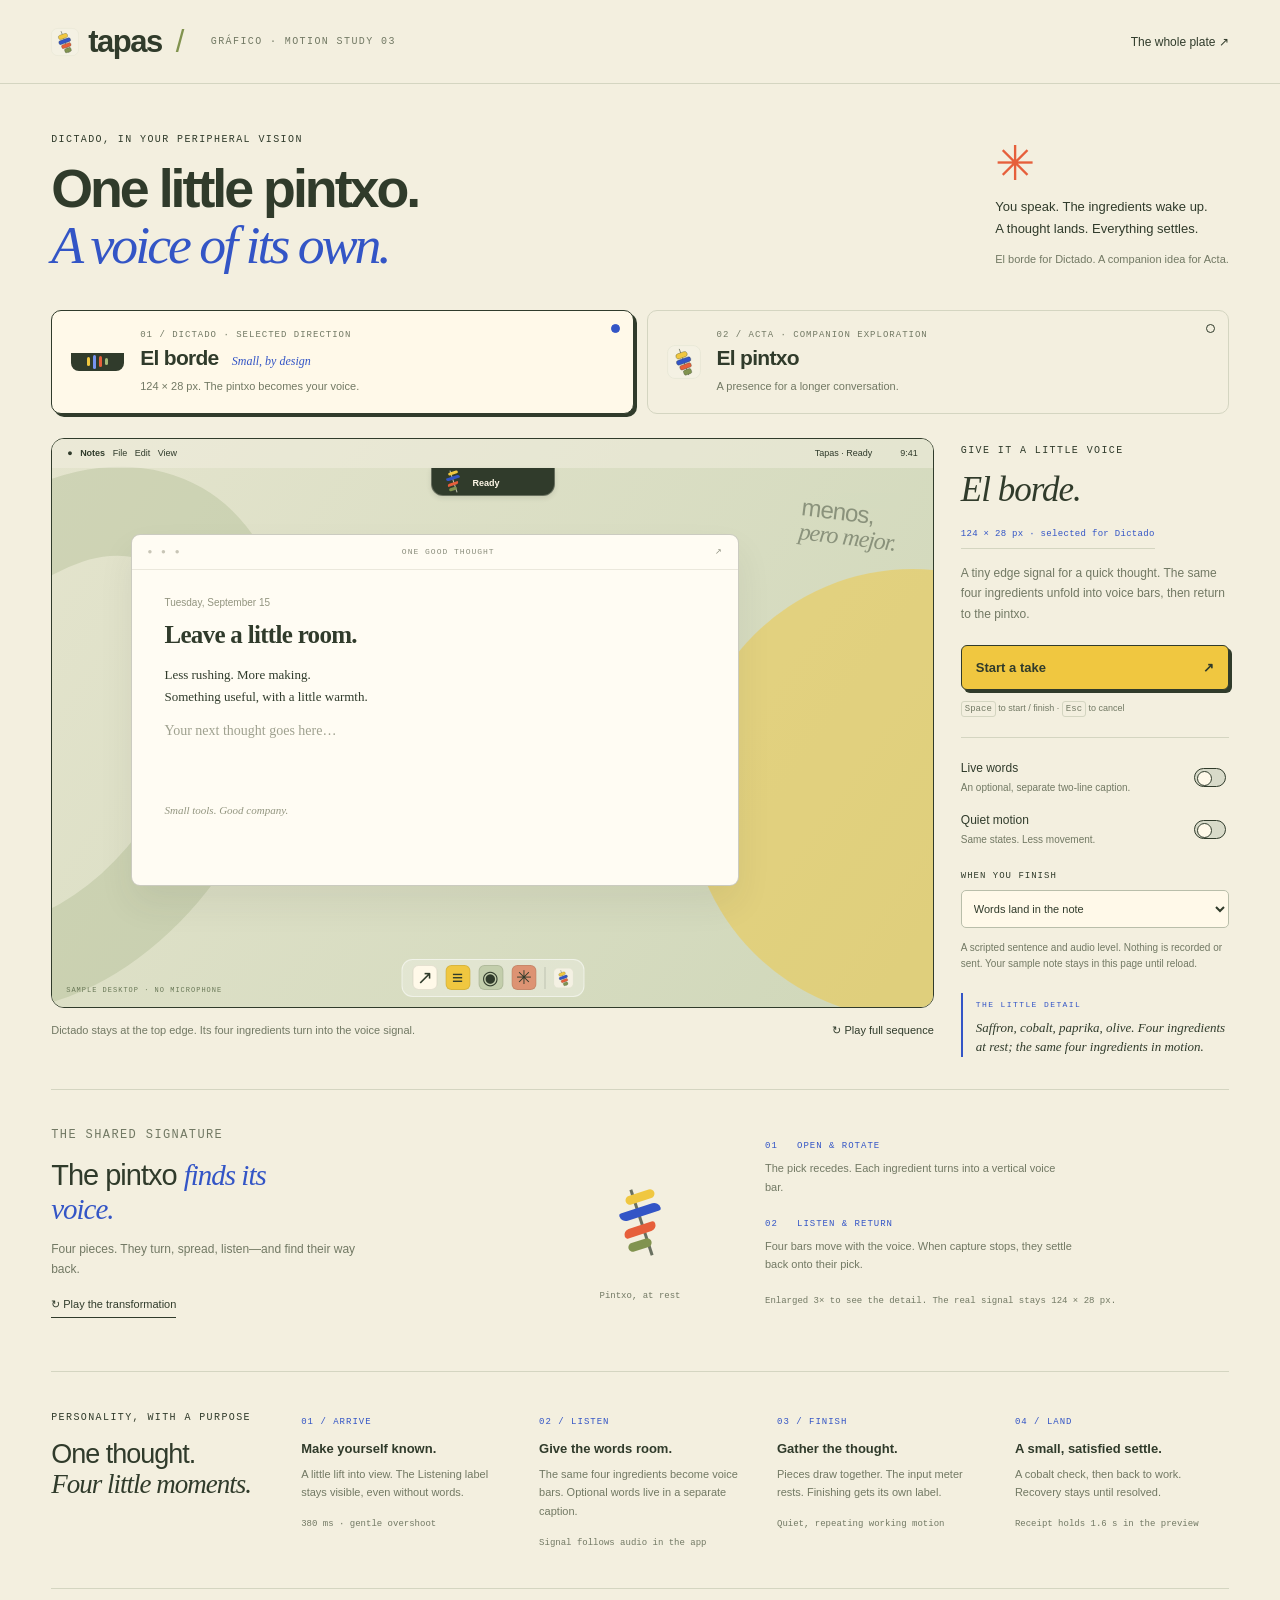
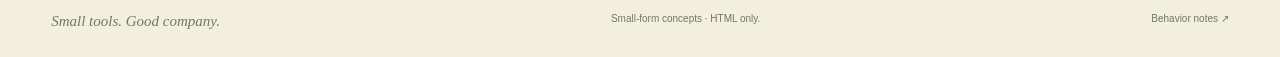
==== commit 2130f97f: "Select El borde for Dictado and animate the shared pintxo waveform" ====
--- a/design/tapas/dictado-motion.html
+++ b/design/tapas/dictado-motion.html
@@ -6,24 +6,23 @@
 <link rel="icon" href="icon.svg"><link rel="stylesheet" href="dictado-motion.css">
 </head>
 <body>
-<header><a class="brand" href="index.html"><img src="icon.svg" alt="" width="28" height="38">tapas<span>/</span></a><span class="mono">GRÁFICO · MOTION STUDY 02</span><a class="back" href="index.html#dictado">The whole plate ↗</a></header>
+<header><a class="brand" href="index.html"><img src="icon.svg" alt="" width="28" height="38">tapas<span>/</span></a><span class="mono">GRÁFICO · MOTION STUDY 03</span><a class="back" href="index.html#dictado">The whole plate ↗</a></header>
 <main>
-<section class="intro"><div><p class="eyebrow">DICTADO, IN YOUR PERIPHERAL VISION</p><h1>Less interface.<br><em>More pintxo.</em></h1></div><div class="intro-note"><span class="asterisk" aria-hidden="true">✳</span><p>You speak. The ingredients wake up.<br>A thought lands. Everything settles.</p><small>Three small signals. Shown at actual CSS size.</small></div></section>
-<section class="placements" aria-label="Recording signal options">
-<button class="placement" data-placement="miga" aria-pressed="false"><span class="shape-preview pill-preview" aria-hidden="true"><i></i><i></i><i></i><i></i></span><span><span class="option-number">01 / THE LITTLE PILL</span><strong>La miga</strong><span class="option-copy">188 × 40 px. Just the essentials.</span></span><span class="select-dot" aria-hidden="true"></span></button>
-<button class="placement selected" data-placement="pintxo" aria-pressed="true"><img class="shape-preview" src="icon.svg" alt="" width="34" height="46"><span><span class="option-number">02 / THE FLOATING MARK</span><strong>El pintxo <em>Our pick</em></strong><span class="option-copy">82 × 78 px. A little living sculpture.</span></span><span class="select-dot" aria-hidden="true"></span></button>
-<button class="placement" data-placement="borde" aria-pressed="false"><span class="shape-preview edge-preview" aria-hidden="true"><i></i><i></i><i></i><i></i></span><span><span class="option-number">03 / THE EDGE SIGNAL</span><strong>El borde</strong><span class="option-copy">124 × 28 px. Tucked into the top edge.</span></span><span class="select-dot" aria-hidden="true"></span></button>
+<section class="intro"><div><p class="eyebrow">DICTADO, IN YOUR PERIPHERAL VISION</p><h1>One little pintxo.<br><em>A voice of its own.</em></h1></div><div class="intro-note"><span class="asterisk" aria-hidden="true">✳</span><p>You speak. The ingredients wake up.<br>A thought lands. Everything settles.</p><small>El borde for Dictado. A companion idea for Acta.</small></div></section>
+<section class="placements" aria-label="Selected recording direction and companion exploration">
+<button class="placement selected" data-placement="borde" aria-pressed="true"><span class="shape-preview edge-preview" aria-hidden="true"><i></i><i></i><i></i><i></i></span><span><span class="option-number">01 / DICTADO · SELECTED DIRECTION</span><strong>El borde <em>Small, by design</em></strong><span class="option-copy">124 × 28 px. The pintxo becomes your voice.</span></span><span class="select-dot" aria-hidden="true"></span></button>
+<button class="placement" data-placement="pintxo" aria-pressed="false"><img class="shape-preview" src="icon.svg" alt="" width="34" height="46"><span><span class="option-number">02 / ACTA · COMPANION EXPLORATION</span><strong>El pintxo</strong><span class="option-copy">A presence for a longer conversation.</span></span><span class="select-dot" aria-hidden="true"></span></button>
 </section>
 <section class="workbench">
 <div class="preview-column">
-<div class="desktop" id="desktop" data-placement="pintxo" data-state="idle" aria-label="Simulated desktop">
+<div class="desktop" id="desktop" data-placement="borde" data-state="idle" aria-label="Simulated desktop">
 <div class="wall-art" aria-hidden="true"><i></i><b></b><span>menos,<br><em>pero mejor.</em></span></div>
 <div class="menubar"><span>● &nbsp; <b>Notes</b> <span class="menus"> &nbsp; File &nbsp; Edit &nbsp; View</span></span><span class="menu-status" id="menu-status">Tapas · Ready</span><span>9:41</span></div>
 <div class="note-window"><div class="window-bar"><span aria-hidden="true">● ● ●</span><span>ONE GOOD THOUGHT</span><span>↗</span></div><div class="note-body"><p class="note-date">Tuesday, September 15</p><h2>Leave a little room.</h2><p>Less rushing. More making.<br>Something useful, with a little warmth.</p><label class="sr-only" for="note">Sample note, editable</label><textarea id="note" spellcheck="false" placeholder="Your next thought goes here…"></textarea><div class="note-signature">Small tools. Good company.</div></div></div>
 <div class="dock" aria-hidden="true"><i>↗</i><i>≡</i><i>◉</i><i>✳</i><span></span><img src="icon.svg" alt="" width="20" height="26"></div>
 <div class="popup-anchor" id="popup-anchor">
 <section class="dictado" id="dictado" aria-label="Dictado recording controls">
-<button class="recording-token" id="recording-token" aria-label="Start a take"><span class="popup-main"><span class="pintxo" aria-hidden="true"><span class="pick"></span><i class="bite saffron"></i><i class="bite cobalt"></i><i class="bite paprika"></i><i class="bite olive"></i></span><span class="status-copy"><strong id="status" role="status" aria-live="polite">Ready</strong></span><span class="signal" aria-hidden="true"><i></i><i></i><i></i><i></i><i></i></span><span class="stop-symbol" aria-hidden="true">■</span></span></button>
+<button class="recording-token" id="recording-token" aria-label="Start a take"><span class="popup-main"><span class="pintxo" aria-hidden="true"><span class="pick"></span><i class="bite saffron"></i><i class="bite cobalt"></i><i class="bite paprika"></i><i class="bite olive"></i></span><span class="status-copy"><strong id="status" role="status" aria-live="polite">Ready</strong></span><span class="voice-mark" aria-hidden="true"><span class="voice-pick"></span><span class="ingredient"><i></i></span><span class="ingredient"><i></i></span><span class="ingredient"><i></i></span><span class="ingredient"><i></i></span></span><span class="stop-symbol" aria-hidden="true">■</span></span></button>
 <span class="timer" id="timer" aria-hidden="true" hidden>00:00</span>
 <div class="live-wrap" id="live-wrap"><p class="live-text" id="live-text"></p></div>
 <div class="recovery" id="recovery" hidden><p id="recovery-description"></p><p class="retained" id="retained"></p><button id="retry">Put in sample note ↗</button></div>
@@ -33,11 +32,12 @@
 </div>
 <span class="desktop-label">SAMPLE DESKTOP · NO MICROPHONE</span>
 </div>
-<div class="preview-caption"><span id="placement-caption">The pintxo is the control. Click it to start or finish; hover for more.</span><button id="replay">↻ Play full sequence</button></div>
+<div class="preview-caption"><span id="placement-caption">Dictado stays at the top edge. Its four ingredients turn into the voice signal.</span><button id="replay">↻ Play full sequence</button></div>
 </div>
-<aside class="controls" aria-label="Preview controls"><p class="eyebrow">GIVE IT A LITTLE VOICE</p><h2 id="option-title">El pintxo.</h2><span class="footprint" id="footprint">82 × 78 px · no surrounding panel</span><p class="control-description" id="option-description">Four ingredients, floating on their own. A tiny status label keeps it clear. Tap the pintxo to finish.</p><button class="primary" id="toggle">Start a take <span>↗</span></button><p class="key-hint"><kbd>Space</kbd> to start / finish · <kbd>Esc</kbd> to cancel</p><div class="control-divider"></div><label class="switch-row"><span>Live words<small>An optional, separate two-line caption.</small></span><input id="live-words" type="checkbox" role="switch"></label><label class="switch-row"><span>Quiet motion<small>Same states. Less movement.</small></span><input id="quiet-motion" type="checkbox" role="switch"></label><label class="outcome-label" for="outcome">WHEN YOU FINISH</label><select id="outcome"><option value="delivered">Words land in the note</option><option value="recovery">Paste needs a hand</option><option value="empty">Nothing was heard</option></select><p class="simulation-note">A scripted sentence and audio level. Nothing is recorded or sent. Your sample note stays in this page until reload.</p><div class="motion-note"><span class="eyebrow">THE LITTLE DETAIL</span><p id="motion-detail">The ingredients do the listening. A little movement, a clear label, then a satisfied settle.</p></div></aside>
+<aside class="controls" aria-label="Preview controls"><p class="eyebrow">GIVE IT A LITTLE VOICE</p><h2 id="option-title">El borde.</h2><span class="footprint" id="footprint">124 × 28 px · selected for Dictado</span><p class="control-description" id="option-description">A tiny edge signal for a quick thought. The same four ingredients unfold into voice bars, then return to the pintxo.</p><button class="primary" id="toggle">Start a take <span>↗</span></button><p class="key-hint"><kbd>Space</kbd> to start / finish · <kbd>Esc</kbd> to cancel</p><div class="control-divider"></div><label class="switch-row"><span>Live words<small>An optional, separate two-line caption.</small></span><input id="live-words" type="checkbox" role="switch"></label><label class="switch-row"><span>Quiet motion<small>Same states. Less movement.</small></span><input id="quiet-motion" type="checkbox" role="switch"></label><label class="outcome-label" for="outcome">WHEN YOU FINISH</label><select id="outcome"><option value="delivered">Words land in the note</option><option value="recovery">Paste needs a hand</option><option value="empty">Nothing was heard</option></select><p class="simulation-note">A scripted sentence and audio level. Nothing is recorded or sent. Your sample note stays in this page until reload.</p><div class="motion-note"><span class="eyebrow">THE LITTLE DETAIL</span><p id="motion-detail">Saffron, cobalt, paprika, olive. Four ingredients at rest; the same four ingredients in motion.</p></div></aside>
 </section>
-<section class="choreography"><div><p class="eyebrow">PERSONALITY, WITH A PURPOSE</p><h2>One thought.<br><em>Four little moments.</em></h2></div><ol><li><span>01 / ARRIVE</span><h3>Make yourself known.</h3><p>A little lift into view. The Listening label stays visible, even without words.</p><small>380 ms · gentle overshoot</small></li><li><span>02 / LISTEN</span><h3>Give the words room.</h3><p>The mark becomes the signal. A separate two-line caption appears only if you want it.</p><small>Signal follows audio in the app</small></li><li><span>03 / FINISH</span><h3>Gather the thought.</h3><p>Pieces draw together. The input meter rests. Finishing gets its own label.</p><small>Quiet, repeating working motion</small></li><li><span>04 / LAND</span><h3>A small, satisfied settle.</h3><p>A cobalt check, then back to work. Recovery stays until resolved.</p><small>Receipt holds 1.6 s in the preview</small></li></ol></section>
+<section class="morph-study" aria-label="Enlarged view of the shared pintxo animation"><div><p class="eyebrow">THE SHARED SIGNATURE</p><h2>The pintxo <em>finds its voice.</em></h2><p>Four pieces. They turn, spread, listen—and find their way back.</p><button id="replay-morph">↻ Play the transformation</button></div><div class="morph-demo" id="morph-demo" data-state="idle"><span class="voice-mark" aria-hidden="true"><span class="voice-pick"></span><span class="ingredient"><i></i></span><span class="ingredient"><i></i></span><span class="ingredient"><i></i></span><span class="ingredient"><i></i></span></span><span id="morph-label">Pintxo, at rest</span></div><div class="morph-notes"><span>01 &nbsp; OPEN & ROTATE</span><p>The pick recedes. Each ingredient turns into a vertical voice bar.</p><span>02 &nbsp; LISTEN & RETURN</span><p>Four bars move with the voice. When capture stops, they settle back onto their pick.</p><small>Enlarged 3× to see the detail. The real signal stays 124 × 28 px.</small></div></section>
+<section class="choreography"><div><p class="eyebrow">PERSONALITY, WITH A PURPOSE</p><h2>One thought.<br><em>Four little moments.</em></h2></div><ol><li><span>01 / ARRIVE</span><h3>Make yourself known.</h3><p>A little lift into view. The Listening label stays visible, even without words.</p><small>380 ms · gentle overshoot</small></li><li><span>02 / LISTEN</span><h3>Give the words room.</h3><p>The same four ingredients become voice bars. Optional words live in a separate caption.</p><small>Signal follows audio in the app</small></li><li><span>03 / FINISH</span><h3>Gather the thought.</h3><p>Pieces draw together. The input meter rests. Finishing gets its own label.</p><small>Quiet, repeating working motion</small></li><li><span>04 / LAND</span><h3>A small, satisfied settle.</h3><p>A cobalt check, then back to work. Recovery stays until resolved.</p><small>Receipt holds 1.6 s in the preview</small></li></ol></section>
 <footer><span>Small tools. Good company.</span><span>Small-form concepts · HTML only.</span><a href="BEHAVIORS.md">Behavior notes ↗</a></footer>
 </main><script src="dictado-motion.js"></script>
 </body></html>
--- a/design/tapas/dictado-motion.css
+++ b/design/tapas/dictado-motion.css
@@ -5,3 +5,38 @@
 [data-placement=pintxo] .popup-anchor{left:auto;right:34px;bottom:90px;transform:none;width:82px}[data-placement=pintxo] .recording-token{width:82px;height:78px;background:none;border:0;border-radius:0;box-shadow:none;color:var(--ink)}[data-placement=pintxo] .popup-main{padding:0;flex-direction:column;gap:6px}[data-placement=pintxo] .pintxo{display:block;filter:drop-shadow(0 1px 1px #fff9e9)}[data-placement=pintxo] .signal{display:none}[data-placement=pintxo] .status-copy{background:#fff9e9ed;border-radius:10px;padding:2px 7px;box-shadow:0 1px 3px #303b2b0a}[data-placement=pintxo] .status-copy strong{font:9px/1.3 ui-monospace,monospace;letter-spacing:.15px}[data-placement=pintxo] .stop-symbol{position:absolute;top:7px;right:3px;margin:0;color:var(--red);opacity:0;transition:opacity .2s}[data-placement=pintxo] .recording-token:hover .stop-symbol,[data-placement=pintxo] .recording-token:focus-visible .stop-symbol{opacity:1}[data-placement=pintxo] .live-wrap,[data-placement=pintxo] .recovery{left:auto;right:0;transform:none}[data-placement=pintxo] .popup-footer{left:auto;right:-9px;transform:none}
 [data-placement=borde] .popup-anchor{bottom:auto;top:29px;width:124px}[data-placement=borde] .dictado{transform-origin:50% 0;animation-name:arrive-top}[data-placement=borde] .recording-token{width:124px;height:28px;border-top:0;border-radius:0 0 12px 12px;box-shadow:0 2px 5px #303b2b20}[data-placement=borde] .popup-main{gap:7px;padding:0 9px}[data-placement=borde] .status-copy strong{font-size:9px}[data-placement=borde] .signal{height:16px;gap:2px;width:23px;transform:scaleY(.7)}[data-placement=borde] .stop-symbol{font-size:7px}[data-placement=borde] .live-wrap{bottom:auto;top:calc(100% + 49px)}[data-placement=borde] .recovery{bottom:auto;top:calc(100% + 12px)}[data-placement=borde][data-state=empty] .popup-footer,[data-placement=borde][data-state=recovery] .popup-footer{top:calc(100% - 4px);transform:translate(-50%,-100%)}@keyframes mark-breathe{from{transform:rotate(-19deg) translateY(0)}to{transform:rotate(-15deg) translateY(-2px)}}
 .preview-caption{display:flex;justify-content:space-between;gap:20px;align-items:flex-start;padding:14px 0;color:var(--muted);font-size:11px;line-height:1.6}.preview-caption span{max-width:65%}.preview-caption button{border:0;background:none;font-size:11px;padding:0;white-space:nowrap;color:var(--ink)}.controls{padding:5px 0}.controls h2{font:italic 35px/1 Georgia,serif;letter-spacing:-1px;margin:0 0 15px}.control-description{font-size:12px;line-height:1.7;color:var(--muted);min-height:62px;margin:0 0 20px}.primary{width:100%;display:flex;justify-content:space-between;background:var(--yellow);border:1.5px solid var(--ink);box-shadow:3px 3px 0 var(--ink);border-radius:6px;padding:14px;font-size:13px;font-weight:600}.primary:active{transform:translate(2px,2px);box-shadow:1px 1px 0 var(--ink)}.key-hint{font-size:9px;color:var(--muted);margin:13px 0}kbd{font:9px ui-monospace,monospace;border:1px solid var(--line);border-radius:3px;padding:2px 3px}.control-divider{border-top:1px solid var(--line);margin:23px 0}.switch-row{display:flex;align-items:center;justify-content:space-between;gap:14px;font-size:12px;margin:18px 0}.switch-row small{display:block;font-size:10px;line-height:1.5;color:var(--muted);margin-top:5px}.switch-row input{appearance:none;width:32px;height:19px;border-radius:20px;border:1px solid var(--ink);background:#d8dac9;position:relative;cursor:pointer;flex:none;transition:background .2s}.switch-row input:before{content:'';width:13px;height:13px;background:var(--card);border:1px solid var(--ink);border-radius:50%;position:absolute;top:2px;left:2px;transition:transform .2s}.switch-row input:checked{background:var(--olive)}.switch-row input:checked:before{transform:translateX(13px)}.outcome-label{display:block;font:9px ui-monospace,monospace;letter-spacing:1px;margin:24px 0 9px}select{width:100%;padding:11px 8px;background:var(--card);border:1px solid #b9beaa;border-radius:5px;color:var(--ink);font-size:11px}.simulation-note{font-size:10px;line-height:1.65;color:var(--muted);margin:12px 0 20px}.motion-note{border-left:2px solid var(--blue);padding-left:13px}.motion-note .eyebrow{font-size:8px;color:var(--blue)}.motion-note p{font:italic 13px/1.5 Georgia,serif;margin:7px 0}.choreography{display:grid;grid-template-columns:220px 1fr;gap:30px;border-top:1px solid var(--line);padding:38px 0;margin-top:18px}.choreography h2{font-size:27px;font-weight:500;letter-spacing:-1px;line-height:1.12;margin:0}.choreography ol{list-style:none;margin:0;padding:0;display:grid;grid-template-columns:repeat(4,1fr);gap:24px}.choreography li>span{font:9px ui-monospace,monospace;letter-spacing:1px;color:var(--blue)}.choreography h3{font-size:13px;font-weight:600;margin:13px 0 9px}.choreography li p{font-size:11px;line-height:1.7;color:var(--muted);margin:0 0 10px}.choreography small{font:9px/1.6 ui-monospace,monospace;color:var(--muted)}footer{display:flex;justify-content:space-between;gap:20px;border-top:1px solid var(--line);padding:24px 0 30px;font-size:10px;color:var(--muted)}footer>span:first-child{font:italic 15px Georgia,serif}.sr-only{position:absolute;width:1px;height:1px;padding:0;margin:-1px;overflow:hidden;clip:rect(0,0,0,0);white-space:nowrap;border:0}[hidden]{display:none!important}@keyframes arrive-bottom{from{opacity:0;transform:translateY(16px) scale(.93)}to{opacity:1;transform:none}}@keyframes arrive-top{from{opacity:0;transform:translateY(-16px) scale(.93)}to{opacity:1;transform:none}}@keyframes arrive-side{from{opacity:0;transform:translateX(20px) rotate(2deg)}to{opacity:1;transform:none}}@keyframes wave{to{transform:scaleY(.35)}}@keyframes gather{from{transform:translateX(-2px) rotate(-5deg)}to{transform:translateX(2px) rotate(5deg)}}@keyframes settle{0%{transform:rotate(-17deg) scale(1.12)}60%{transform:rotate(-13deg) scale(.96)}100%{transform:rotate(-17deg) scale(1)}}.quiet-motion *{animation:none!important;transition:none!important}@media(prefers-reduced-motion:reduce){*,*::before,*::after{animation:none!important;transition:none!important}}@media(min-width:1500px){.desktop{height:610px}.note-window{top:115px}}@media(max-width:1100px){.mini-screen{display:none}.placement{padding:16px}.workbench{grid-template-columns:minmax(0,1fr) 240px;gap:20px}.choreography{grid-template-columns:1fr}.note-window{width:80%;left:6%}.intro h1{letter-spacing:-2px}}@media(max-width:800px){header{gap:14px}.mono{font-size:8px}.intro-note{display:none}.intro{padding:32px 0}.workbench{grid-template-columns:1fr}.controls{display:grid;grid-template-columns:1fr 1fr;column-gap:24px}.controls>.eyebrow,.controls>h2,.controls>.footprint,.controls>.control-description,.motion-note{grid-column:1/-1}.controls>.control-description{min-height:0;margin-bottom:15px}.control-divider{display:none}.key-hint{align-self:center}.outcome-label{grid-column:1/-1}.controls select{align-self:start}.simulation-note{margin:0}.motion-note{margin-top:20px}.choreography ol{grid-template-columns:1fr 1fr}.option-copy{display:none}.placement strong{font-size:20px}.placement strong em{display:block;font-size:11px;margin:5px 0 0}.option-number{font-size:7px}.desktop{height:560px}.desktop-label{display:none}}@media(max-width:480px){header{height:65px}.mono{display:none}.back{font-size:10px}.intro h1{font-size:38px;letter-spacing:-1.9px}.placements{gap:8px}.placement{padding:14px 9px;align-items:flex-start;border-radius:6px}.placement strong{font-size:17px}.option-number{font-size:6px;letter-spacing:.5px;max-width:72px;line-height:1.5}.select-dot{width:6px;height:6px;top:7px;right:6px}.desktop{height:550px}.menus{display:none}.menubar{font-size:8px;padding:0 9px}.menu-status{margin-right:0;font-size:8px}.shape-preview{display:none}[data-placement=pintxo] .popup-anchor{right:22px}.footprint{grid-column:1/-1}.note-window{width:87%;left:6%;height:340px;top:85px}.note-body{padding:23px 21px}.note-body h2{font-size:22px}.preview-caption{font-size:10px;gap:12px}.preview-caption button{font-size:10px;white-space:normal;min-width:85px}.controls{column-gap:17px}.key-hint{line-height:1.9}.choreography ol{gap:25px 20px}.choreography{margin-top:25px}footer{flex-wrap:wrap;font-size:9px}footer>span:nth-child(2){order:3;width:100%}}
+
+/* One persistent set of four ingredients transforms from the mark into voice bars. */
+.placements{grid-template-columns:repeat(2,1fr)}
+.voice-mark{position:relative;display:block;width:28px;height:24px;flex:none;order:-1;color:var(--card)}
+.voice-pick{position:absolute;left:13.5px;top:1px;width:1px;height:23px;background:currentColor;transform:rotate(-18deg);opacity:.7;transition:opacity .18s ease}
+.ingredient{position:absolute;left:50%;top:50%;width:10px;height:3px;--x:-9px;--y:-8px;transform:translate(-50%,-50%) translateY(var(--y)) rotate(-18deg);transition:transform .55s var(--spring)}
+.ingredient i{display:block;width:100%;height:100%;border-radius:3px;background:var(--yellow);transform-origin:center;transition:border-radius .4s}
+.ingredient:nth-of-type(3){width:14px;--x:-3px;--y:-3px}.ingredient:nth-of-type(3) i{background:var(--blue);border-radius:1px 3px}
+.ingredient:nth-of-type(4){width:11px;--x:3px;--y:3px}.ingredient:nth-of-type(4) i{background:var(--red);border-radius:2px 1px}
+.ingredient:nth-of-type(5){width:8px;--x:9px;--y:8px}.ingredient:nth-of-type(5) i{background:var(--olive)}
+[data-state=listening] .voice-pick{opacity:0}
+[data-state=listening] .ingredient{transform:translate(-50%,-50%) translateX(var(--x)) rotate(90deg)}
+[data-state=listening] .ingredient i{border-radius:2px;animation:ingredient-voice .65s .55s ease-in-out infinite alternate}
+[data-state=listening] .ingredient:nth-of-type(3) i{animation-duration:.53s}
+[data-state=listening] .ingredient:nth-of-type(4) i{animation-duration:.78s}
+[data-state=listening] .ingredient:nth-of-type(5) i{animation-duration:.46s}
+[data-state=finishing] .voice-mark{animation:mark-working 1s .5s ease-in-out infinite alternate}
+[data-state=delivered] .voice-mark{animation:mark-home .45s var(--spring)}
+[data-placement=pintxo] .voice-mark{display:none}
+[data-placement=borde] .popup-main{gap:6px;padding:0 8px}
+[data-placement=borde] .voice-mark{width:27px;height:24px}
+.morph-study{display:grid;grid-template-columns:1fr 180px 1fr;gap:35px;align-items:center;border-top:1px solid var(--line);margin:20px 0 0;padding:35px 0}
+.morph-study h2{font-size:29px;letter-spacing:-1px;line-height:1.15;font-weight:500;margin:0 0 13px;max-width:270px}
+.morph-study h2 em{color:var(--blue)}.morph-study p{font-size:12px;line-height:1.7;color:var(--muted);max-width:310px}
+.morph-study button{border:0;border-bottom:1px solid var(--ink);padding:6px 0;background:none;font-size:11px}
+.morph-demo{height:160px;display:flex;align-items:center;justify-content:center;position:relative}
+.morph-demo .voice-mark{scale:3;color:var(--ink)}
+.morph-demo>span:last-child{position:absolute;bottom:0;font:9px ui-monospace,monospace;text-align:center;color:var(--muted)}
+.morph-notes>span{font:9px ui-monospace,monospace;letter-spacing:1px;color:var(--blue)}
+.morph-notes p{font-size:11px;margin:7px 0 15px}.morph-notes small{font:9px/1.6 ui-monospace,monospace;color:var(--muted)}
+@keyframes ingredient-voice{from{transform:scaleX(.55)}to{transform:scaleX(1.4)}}
+@keyframes mark-working{from{transform:rotate(-4deg)}to{transform:rotate(4deg)}}
+@keyframes mark-home{0%{transform:scale(1.12)}65%{transform:scale(.94)}100%{transform:scale(1)}}
+@media(max-width:800px){.morph-study{grid-template-columns:1fr 140px;gap:25px}.morph-notes{grid-column:1/-1;display:grid;grid-template-columns:1fr 1fr;gap:0 20px}.morph-notes>span:nth-of-type(2){grid-column:2;grid-row:1}.morph-notes>small{grid-column:1/-1}.morph-study h2{font-size:26px}}
+@media(max-width:480px){.morph-study{grid-template-columns:1fr 105px;gap:15px}.morph-study h2{font-size:24px}.morph-demo .voice-mark{scale:3}.morph-demo>span:last-child{font-size:8px}.placement strong em{font-size:10px}.option-number{max-width:140px;font-size:7px}}
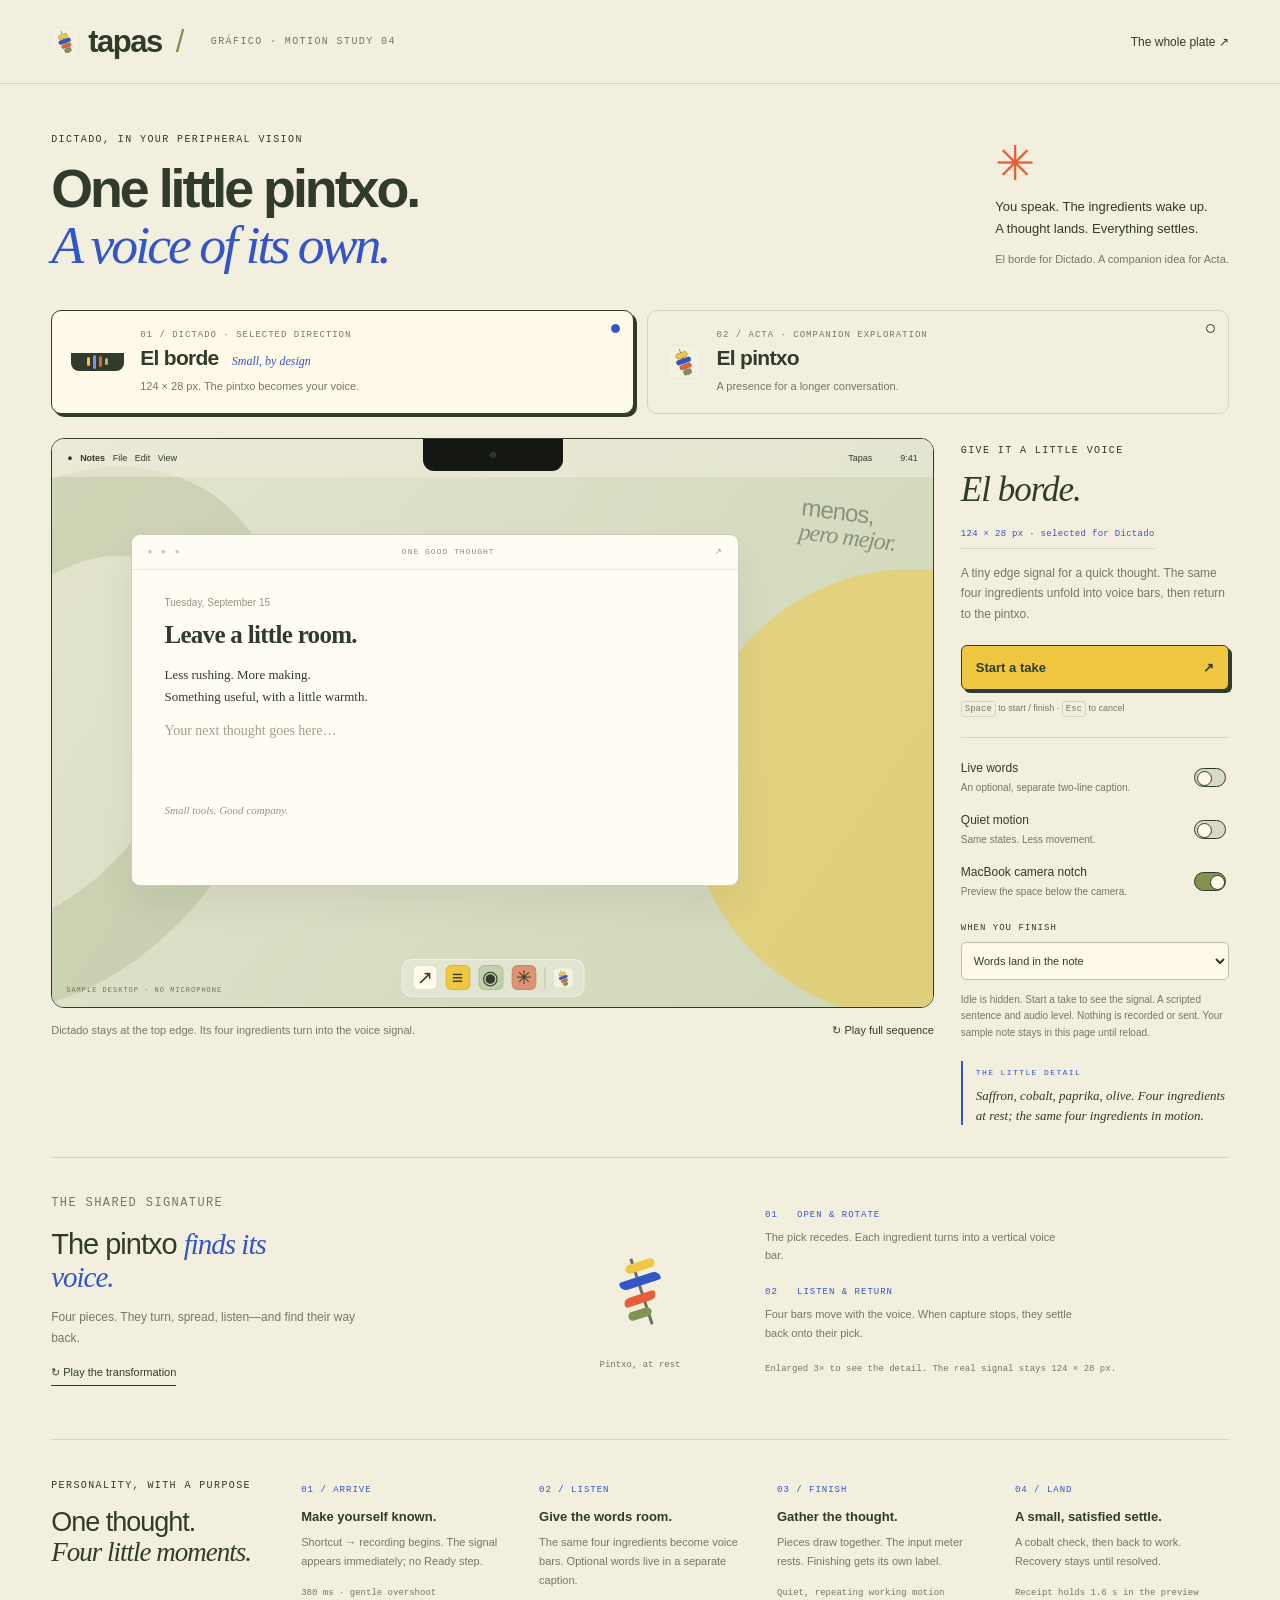
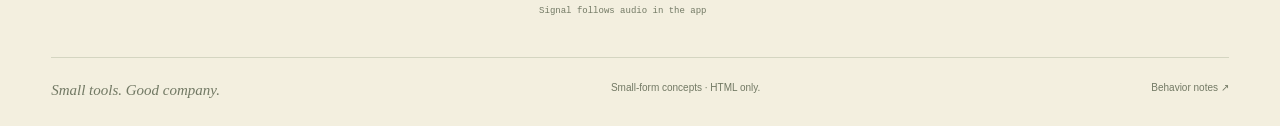
==== commit 3b7c2a70: "Hide idle Dictado and preview camera-notch clearance" ====
--- a/design/tapas/dictado-motion.html
+++ b/design/tapas/dictado-motion.html
@@ -6,7 +6,7 @@
 <link rel="icon" href="icon.svg"><link rel="stylesheet" href="dictado-motion.css">
 </head>
 <body>
-<header><a class="brand" href="index.html"><img src="icon.svg" alt="" width="28" height="38">tapas<span>/</span></a><span class="mono">GRÁFICO · MOTION STUDY 03</span><a class="back" href="index.html#dictado">The whole plate ↗</a></header>
+<header><a class="brand" href="index.html"><img src="icon.svg" alt="" width="28" height="38">tapas<span>/</span></a><span class="mono">GRÁFICO · MOTION STUDY 04</span><a class="back" href="index.html#dictado">The whole plate ↗</a></header>
 <main>
 <section class="intro"><div><p class="eyebrow">DICTADO, IN YOUR PERIPHERAL VISION</p><h1>One little pintxo.<br><em>A voice of its own.</em></h1></div><div class="intro-note"><span class="asterisk" aria-hidden="true">✳</span><p>You speak. The ingredients wake up.<br>A thought lands. Everything settles.</p><small>El borde for Dictado. A companion idea for Acta.</small></div></section>
 <section class="placements" aria-label="Selected recording direction and companion exploration">
@@ -15,18 +15,19 @@
 </section>
 <section class="workbench">
 <div class="preview-column">
-<div class="desktop" id="desktop" data-placement="borde" data-state="idle" aria-label="Simulated desktop">
+<div class="desktop" id="desktop" data-placement="borde" data-state="idle" data-notched="true" aria-label="Simulated desktop">
 <div class="wall-art" aria-hidden="true"><i></i><b></b><span>menos,<br><em>pero mejor.</em></span></div>
-<div class="menubar"><span>● &nbsp; <b>Notes</b> <span class="menus"> &nbsp; File &nbsp; Edit &nbsp; View</span></span><span class="menu-status" id="menu-status">Tapas · Ready</span><span>9:41</span></div>
+<div class="camera-cutout" aria-hidden="true"><i></i></div>
+<div class="menubar"><span>● &nbsp; <b>Notes</b> <span class="menus"> &nbsp; File &nbsp; Edit &nbsp; View</span></span><span class="menu-status" id="menu-status">Tapas</span><span>9:41</span></div>
 <div class="note-window"><div class="window-bar"><span aria-hidden="true">● ● ●</span><span>ONE GOOD THOUGHT</span><span>↗</span></div><div class="note-body"><p class="note-date">Tuesday, September 15</p><h2>Leave a little room.</h2><p>Less rushing. More making.<br>Something useful, with a little warmth.</p><label class="sr-only" for="note">Sample note, editable</label><textarea id="note" spellcheck="false" placeholder="Your next thought goes here…"></textarea><div class="note-signature">Small tools. Good company.</div></div></div>
 <div class="dock" aria-hidden="true"><i>↗</i><i>≡</i><i>◉</i><i>✳</i><span></span><img src="icon.svg" alt="" width="20" height="26"></div>
-<div class="popup-anchor" id="popup-anchor">
+<div class="popup-anchor" id="popup-anchor" hidden>
 <section class="dictado" id="dictado" aria-label="Dictado recording controls">
 <button class="recording-token" id="recording-token" aria-label="Start a take"><span class="popup-main"><span class="pintxo" aria-hidden="true"><span class="pick"></span><i class="bite saffron"></i><i class="bite cobalt"></i><i class="bite paprika"></i><i class="bite olive"></i></span><span class="status-copy"><strong id="status" role="status" aria-live="polite">Ready</strong></span><span class="voice-mark" aria-hidden="true"><span class="voice-pick"></span><span class="ingredient"><i></i></span><span class="ingredient"><i></i></span><span class="ingredient"><i></i></span><span class="ingredient"><i></i></span></span><span class="stop-symbol" aria-hidden="true">■</span></span></button>
 <span class="timer" id="timer" aria-hidden="true" hidden>00:00</span>
 <div class="live-wrap" id="live-wrap"><p class="live-text" id="live-text"></p></div>
-<div class="recovery" id="recovery" hidden><p id="recovery-description"></p><p class="retained" id="retained"></p><button id="retry">Put in sample note ↗</button></div>
-<div class="popup-footer"><span id="hint">A thought away.</span><div><button class="cancel" id="cancel" aria-label="Cancel take" hidden>Esc <span>×</span></button><button class="finish" id="finish" hidden><span aria-hidden="true">■</span> Finish</button><button class="again" id="again" hidden>Another take ↗</button></div></div>
+<div class="recovery" id="recovery" hidden><p id="recovery-description"></p><p class="retained" id="retained"></p><button id="retry">Put in sample note ↗</button><button id="again" hidden>Try another take ↗</button></div>
+<div class="popup-footer"><span id="hint">A thought away.</span><div><button class="cancel" id="cancel" aria-label="Cancel take" hidden>Esc <span>×</span></button><button class="finish" id="finish" hidden><span aria-hidden="true">■</span> Finish</button></div></div>
 
 </section>
 </div>
@@ -34,10 +35,10 @@
 </div>
 <div class="preview-caption"><span id="placement-caption">Dictado stays at the top edge. Its four ingredients turn into the voice signal.</span><button id="replay">↻ Play full sequence</button></div>
 </div>
-<aside class="controls" aria-label="Preview controls"><p class="eyebrow">GIVE IT A LITTLE VOICE</p><h2 id="option-title">El borde.</h2><span class="footprint" id="footprint">124 × 28 px · selected for Dictado</span><p class="control-description" id="option-description">A tiny edge signal for a quick thought. The same four ingredients unfold into voice bars, then return to the pintxo.</p><button class="primary" id="toggle">Start a take <span>↗</span></button><p class="key-hint"><kbd>Space</kbd> to start / finish · <kbd>Esc</kbd> to cancel</p><div class="control-divider"></div><label class="switch-row"><span>Live words<small>An optional, separate two-line caption.</small></span><input id="live-words" type="checkbox" role="switch"></label><label class="switch-row"><span>Quiet motion<small>Same states. Less movement.</small></span><input id="quiet-motion" type="checkbox" role="switch"></label><label class="outcome-label" for="outcome">WHEN YOU FINISH</label><select id="outcome"><option value="delivered">Words land in the note</option><option value="recovery">Paste needs a hand</option><option value="empty">Nothing was heard</option></select><p class="simulation-note">A scripted sentence and audio level. Nothing is recorded or sent. Your sample note stays in this page until reload.</p><div class="motion-note"><span class="eyebrow">THE LITTLE DETAIL</span><p id="motion-detail">Saffron, cobalt, paprika, olive. Four ingredients at rest; the same four ingredients in motion.</p></div></aside>
+<aside class="controls" aria-label="Preview controls"><p class="eyebrow">GIVE IT A LITTLE VOICE</p><h2 id="option-title">El borde.</h2><span class="footprint" id="footprint">124 × 28 px · selected for Dictado</span><p class="control-description" id="option-description">A tiny edge signal for a quick thought. The same four ingredients unfold into voice bars, then return to the pintxo.</p><button class="primary" id="toggle">Start a take <span>↗</span></button><p class="key-hint"><kbd>Space</kbd> to start / finish · <kbd>Esc</kbd> to cancel</p><div class="control-divider"></div><label class="switch-row"><span>Live words<small>An optional, separate two-line caption.</small></span><input id="live-words" type="checkbox" role="switch"></label><label class="switch-row"><span>Quiet motion<small>Same states. Less movement.</small></span><input id="quiet-motion" type="checkbox" role="switch"></label><label class="switch-row"><span>MacBook camera notch<small>Preview the space below the camera.</small></span><input id="notched-display" type="checkbox" checked role="switch"></label><label class="outcome-label" for="outcome">WHEN YOU FINISH</label><select id="outcome"><option value="delivered">Words land in the note</option><option value="recovery">Paste needs a hand</option><option value="empty">Nothing was heard</option></select><p class="simulation-note">Idle is hidden. Start a take to see the signal. A scripted sentence and audio level. Nothing is recorded or sent. Your sample note stays in this page until reload.</p><div class="motion-note"><span class="eyebrow">THE LITTLE DETAIL</span><p id="motion-detail">Saffron, cobalt, paprika, olive. Four ingredients at rest; the same four ingredients in motion.</p></div></aside>
 </section>
 <section class="morph-study" aria-label="Enlarged view of the shared pintxo animation"><div><p class="eyebrow">THE SHARED SIGNATURE</p><h2>The pintxo <em>finds its voice.</em></h2><p>Four pieces. They turn, spread, listen—and find their way back.</p><button id="replay-morph">↻ Play the transformation</button></div><div class="morph-demo" id="morph-demo" data-state="idle"><span class="voice-mark" aria-hidden="true"><span class="voice-pick"></span><span class="ingredient"><i></i></span><span class="ingredient"><i></i></span><span class="ingredient"><i></i></span><span class="ingredient"><i></i></span></span><span id="morph-label">Pintxo, at rest</span></div><div class="morph-notes"><span>01 &nbsp; OPEN & ROTATE</span><p>The pick recedes. Each ingredient turns into a vertical voice bar.</p><span>02 &nbsp; LISTEN & RETURN</span><p>Four bars move with the voice. When capture stops, they settle back onto their pick.</p><small>Enlarged 3× to see the detail. The real signal stays 124 × 28 px.</small></div></section>
-<section class="choreography"><div><p class="eyebrow">PERSONALITY, WITH A PURPOSE</p><h2>One thought.<br><em>Four little moments.</em></h2></div><ol><li><span>01 / ARRIVE</span><h3>Make yourself known.</h3><p>A little lift into view. The Listening label stays visible, even without words.</p><small>380 ms · gentle overshoot</small></li><li><span>02 / LISTEN</span><h3>Give the words room.</h3><p>The same four ingredients become voice bars. Optional words live in a separate caption.</p><small>Signal follows audio in the app</small></li><li><span>03 / FINISH</span><h3>Gather the thought.</h3><p>Pieces draw together. The input meter rests. Finishing gets its own label.</p><small>Quiet, repeating working motion</small></li><li><span>04 / LAND</span><h3>A small, satisfied settle.</h3><p>A cobalt check, then back to work. Recovery stays until resolved.</p><small>Receipt holds 1.6 s in the preview</small></li></ol></section>
+<section class="choreography"><div><p class="eyebrow">PERSONALITY, WITH A PURPOSE</p><h2>One thought.<br><em>Four little moments.</em></h2></div><ol><li><span>01 / ARRIVE</span><h3>Make yourself known.</h3><p>Shortcut → recording begins. The signal appears immediately; no Ready step.</p><small>380 ms · gentle overshoot</small></li><li><span>02 / LISTEN</span><h3>Give the words room.</h3><p>The same four ingredients become voice bars. Optional words live in a separate caption.</p><small>Signal follows audio in the app</small></li><li><span>03 / FINISH</span><h3>Gather the thought.</h3><p>Pieces draw together. The input meter rests. Finishing gets its own label.</p><small>Quiet, repeating working motion</small></li><li><span>04 / LAND</span><h3>A small, satisfied settle.</h3><p>A cobalt check, then back to work. Recovery stays until resolved.</p><small>Receipt holds 1.6 s in the preview</small></li></ol></section>
 <footer><span>Small tools. Good company.</span><span>Small-form concepts · HTML only.</span><a href="BEHAVIORS.md">Behavior notes ↗</a></footer>
 </main><script src="dictado-motion.js"></script>
 </body></html>
--- a/design/tapas/dictado-motion.css
+++ b/design/tapas/dictado-motion.css
@@ -3,7 +3,7 @@
 .popup-anchor{position:absolute;z-index:5;bottom:90px;left:50%;transform:translateX(-50%);width:188px}.dictado{position:relative;animation:arrive-bottom .38s var(--spring);transform-origin:50% 100%}.dictado.reenter{animation:arrive-bottom .38s var(--spring)}.recording-token{position:relative;padding:0;width:188px;height:40px;background:var(--ink);color:var(--card);border:1px solid #fff9e945;border-radius:24px;box-shadow:0 3px 10px #303b2b25;display:block;transition:transform .2s var(--spring)}.recording-token:hover{transform:translateY(-2px)}.recording-token:active{transform:scale(.97)}.recording-token:disabled{opacity:1;cursor:default}.popup-main{display:flex;align-items:center;justify-content:center;gap:12px;height:100%;padding:0 13px}.status-copy strong{font-size:11px;font-weight:550;white-space:nowrap}.signal{display:flex;align-items:center;gap:3px;width:26px;height:20px;order:-1}.signal i{width:3px;height:4px;background:var(--olive);border-radius:3px;flex:none}.signal i:nth-child(2){background:#7894f0}.signal i:nth-child(3){background:var(--red)}.signal i:nth-child(4){background:var(--yellow)}.stop-symbol{font-size:11px;color:var(--card);opacity:.75;margin-left:auto}.pintxo{display:none;position:relative;transform:rotate(-17deg);height:46px;width:32px;flex:none;color:var(--ink)}.pick{height:51px;width:1.5px;position:absolute;left:16px;top:-3px;background:currentColor}.bite{position:absolute;left:5px;top:1px;width:23px;height:9px;border:1.2px solid var(--ink);border-radius:7px;background:var(--yellow);transition:transform .45s var(--spring);box-shadow:0 1px 0 #fff9e999}.cobalt{top:13px;left:1px;width:30px;border-radius:2px 6px;background:var(--blue)}.paprika{top:25px;border-radius:5px 2px;background:var(--red)}.olive{top:37px;left:8px;width:18px;background:var(--olive)}[data-state=listening] .signal i{height:13px;animation:wave .7s ease-in-out infinite alternate}[data-state=listening] .signal i:nth-child(2){height:20px;animation-delay:-.3s}[data-state=listening] .signal i:nth-child(3){height:16px;animation-delay:-.5s}[data-state=listening] .signal i:nth-child(4){height:9px;animation-delay:-.1s}[data-state=listening] .signal i:nth-child(5){animation-delay:-.4s}[data-state=listening] .saffron{transform:translate(-2px,-3px) rotate(-8deg)}[data-state=listening] .cobalt{transform:translate(3px,-1px) rotate(5deg)}[data-state=listening] .paprika{transform:translate(-2px,2px) rotate(-6deg)}[data-state=listening] .olive{transform:translate(2px,4px) rotate(7deg)}[data-state=listening] .pintxo{animation:mark-breathe 1.8s ease-in-out infinite alternate}[data-state=finishing] .bite{animation:gather .85s ease-in-out infinite alternate}[data-state=finishing] .cobalt{animation-delay:-.2s}[data-state=finishing] .paprika{animation-delay:-.4s}[data-state=finishing] .olive{animation-delay:-.6s}[data-state=finishing] .signal i{animation:wave .8s ease-in-out infinite alternate;height:7px}[data-state=delivered] .pintxo{animation:settle .45s var(--spring)}[data-state=delivered] .signal i{height:4px}[data-state=idle] .stop-symbol,[data-state=finishing] .stop-symbol,[data-state=delivered] .stop-symbol,[data-state=empty] .stop-symbol,[data-state=cancelled] .stop-symbol,[data-state=recovery] .stop-symbol{visibility:hidden}
 .live-wrap{position:absolute;bottom:calc(100% + 14px);left:50%;transform:translateX(-50%);width:240px;max-width:calc(100vw - 62px);pointer-events:none;opacity:1;transition:opacity .2s ease}.live-wrap.collapsed{visibility:hidden;opacity:0}.live-text{font:14px/1.45 Georgia,serif;text-align:center;margin:0;padding:8px 12px;color:var(--ink);background:#fff9e9eb;border-radius:7px;backdrop-filter:blur(6px);box-shadow:0 2px 7px #303b2b10;display:-webkit-box;-webkit-box-orient:vertical;-webkit-line-clamp:2;overflow:hidden}.popup-footer{position:absolute;top:calc(100% + 8px);left:50%;transform:translateX(-50%);opacity:0;visibility:hidden;transition:opacity .15s;background:var(--card);border-radius:20px;box-shadow:0 2px 7px #303b2b18;white-space:nowrap;padding:3px 7px}.popup-footer:before{content:'';position:absolute;bottom:100%;height:10px;left:0;right:0}.dictado:hover .popup-footer,.dictado:focus-within .popup-footer{opacity:1;visibility:visible}.popup-footer>span{display:none}.popup-footer>div{display:flex;gap:5px;align-items:center}.popup-footer button{background:none;border:0;border-radius:14px;padding:6px 8px;font-size:10px;min-height:28px}.popup-footer button:hover{background:#e9ead9}.cancel{color:var(--muted)}.finish span{color:var(--red)}.recovery{position:absolute;bottom:calc(100% + 14px);left:50%;transform:translateX(-50%);width:255px;max-width:calc(100vw - 62px);padding:14px;background:var(--card);border:1px solid var(--ink);border-radius:10px;box-shadow:2px 3px 0 #303b2b;font-size:11px;line-height:1.5}.recovery>p:first-child{margin-top:0;color:var(--muted)}.retained{font:14px/1.5 Georgia,serif;max-height:130px;overflow:auto}.recovery button{font-size:11px;padding:9px 12px;background:var(--yellow);border:1px solid var(--ink);border-radius:5px}
 [data-placement=pintxo] .popup-anchor{left:auto;right:34px;bottom:90px;transform:none;width:82px}[data-placement=pintxo] .recording-token{width:82px;height:78px;background:none;border:0;border-radius:0;box-shadow:none;color:var(--ink)}[data-placement=pintxo] .popup-main{padding:0;flex-direction:column;gap:6px}[data-placement=pintxo] .pintxo{display:block;filter:drop-shadow(0 1px 1px #fff9e9)}[data-placement=pintxo] .signal{display:none}[data-placement=pintxo] .status-copy{background:#fff9e9ed;border-radius:10px;padding:2px 7px;box-shadow:0 1px 3px #303b2b0a}[data-placement=pintxo] .status-copy strong{font:9px/1.3 ui-monospace,monospace;letter-spacing:.15px}[data-placement=pintxo] .stop-symbol{position:absolute;top:7px;right:3px;margin:0;color:var(--red);opacity:0;transition:opacity .2s}[data-placement=pintxo] .recording-token:hover .stop-symbol,[data-placement=pintxo] .recording-token:focus-visible .stop-symbol{opacity:1}[data-placement=pintxo] .live-wrap,[data-placement=pintxo] .recovery{left:auto;right:0;transform:none}[data-placement=pintxo] .popup-footer{left:auto;right:-9px;transform:none}
-[data-placement=borde] .popup-anchor{bottom:auto;top:29px;width:124px}[data-placement=borde] .dictado{transform-origin:50% 0;animation-name:arrive-top}[data-placement=borde] .recording-token{width:124px;height:28px;border-top:0;border-radius:0 0 12px 12px;box-shadow:0 2px 5px #303b2b20}[data-placement=borde] .popup-main{gap:7px;padding:0 9px}[data-placement=borde] .status-copy strong{font-size:9px}[data-placement=borde] .signal{height:16px;gap:2px;width:23px;transform:scaleY(.7)}[data-placement=borde] .stop-symbol{font-size:7px}[data-placement=borde] .live-wrap{bottom:auto;top:calc(100% + 49px)}[data-placement=borde] .recovery{bottom:auto;top:calc(100% + 12px)}[data-placement=borde][data-state=empty] .popup-footer,[data-placement=borde][data-state=recovery] .popup-footer{top:calc(100% - 4px);transform:translate(-50%,-100%)}@keyframes mark-breathe{from{transform:rotate(-19deg) translateY(0)}to{transform:rotate(-15deg) translateY(-2px)}}
+[data-placement=borde] .popup-anchor{bottom:auto;top:29px;width:124px}[data-placement=borde] .dictado{transform-origin:50% 0;animation-name:arrive-top}[data-placement=borde] .recording-token{width:124px;height:28px;border-top:0;border-radius:0 0 12px 12px;box-shadow:0 2px 5px #303b2b20}[data-placement=borde] .popup-main{gap:7px;padding:0 9px}[data-placement=borde] .status-copy strong{font-size:9px}[data-placement=borde] .signal{height:16px;gap:2px;width:23px;transform:scaleY(.7)}[data-placement=borde] .stop-symbol{font-size:7px}[data-placement=borde] .live-wrap{bottom:auto;top:calc(100% + 49px)}[data-placement=borde] .recovery{bottom:auto;top:calc(100% + 12px)}@keyframes mark-breathe{from{transform:rotate(-19deg) translateY(0)}to{transform:rotate(-15deg) translateY(-2px)}}
 .preview-caption{display:flex;justify-content:space-between;gap:20px;align-items:flex-start;padding:14px 0;color:var(--muted);font-size:11px;line-height:1.6}.preview-caption span{max-width:65%}.preview-caption button{border:0;background:none;font-size:11px;padding:0;white-space:nowrap;color:var(--ink)}.controls{padding:5px 0}.controls h2{font:italic 35px/1 Georgia,serif;letter-spacing:-1px;margin:0 0 15px}.control-description{font-size:12px;line-height:1.7;color:var(--muted);min-height:62px;margin:0 0 20px}.primary{width:100%;display:flex;justify-content:space-between;background:var(--yellow);border:1.5px solid var(--ink);box-shadow:3px 3px 0 var(--ink);border-radius:6px;padding:14px;font-size:13px;font-weight:600}.primary:active{transform:translate(2px,2px);box-shadow:1px 1px 0 var(--ink)}.key-hint{font-size:9px;color:var(--muted);margin:13px 0}kbd{font:9px ui-monospace,monospace;border:1px solid var(--line);border-radius:3px;padding:2px 3px}.control-divider{border-top:1px solid var(--line);margin:23px 0}.switch-row{display:flex;align-items:center;justify-content:space-between;gap:14px;font-size:12px;margin:18px 0}.switch-row small{display:block;font-size:10px;line-height:1.5;color:var(--muted);margin-top:5px}.switch-row input{appearance:none;width:32px;height:19px;border-radius:20px;border:1px solid var(--ink);background:#d8dac9;position:relative;cursor:pointer;flex:none;transition:background .2s}.switch-row input:before{content:'';width:13px;height:13px;background:var(--card);border:1px solid var(--ink);border-radius:50%;position:absolute;top:2px;left:2px;transition:transform .2s}.switch-row input:checked{background:var(--olive)}.switch-row input:checked:before{transform:translateX(13px)}.outcome-label{display:block;font:9px ui-monospace,monospace;letter-spacing:1px;margin:24px 0 9px}select{width:100%;padding:11px 8px;background:var(--card);border:1px solid #b9beaa;border-radius:5px;color:var(--ink);font-size:11px}.simulation-note{font-size:10px;line-height:1.65;color:var(--muted);margin:12px 0 20px}.motion-note{border-left:2px solid var(--blue);padding-left:13px}.motion-note .eyebrow{font-size:8px;color:var(--blue)}.motion-note p{font:italic 13px/1.5 Georgia,serif;margin:7px 0}.choreography{display:grid;grid-template-columns:220px 1fr;gap:30px;border-top:1px solid var(--line);padding:38px 0;margin-top:18px}.choreography h2{font-size:27px;font-weight:500;letter-spacing:-1px;line-height:1.12;margin:0}.choreography ol{list-style:none;margin:0;padding:0;display:grid;grid-template-columns:repeat(4,1fr);gap:24px}.choreography li>span{font:9px ui-monospace,monospace;letter-spacing:1px;color:var(--blue)}.choreography h3{font-size:13px;font-weight:600;margin:13px 0 9px}.choreography li p{font-size:11px;line-height:1.7;color:var(--muted);margin:0 0 10px}.choreography small{font:9px/1.6 ui-monospace,monospace;color:var(--muted)}footer{display:flex;justify-content:space-between;gap:20px;border-top:1px solid var(--line);padding:24px 0 30px;font-size:10px;color:var(--muted)}footer>span:first-child{font:italic 15px Georgia,serif}.sr-only{position:absolute;width:1px;height:1px;padding:0;margin:-1px;overflow:hidden;clip:rect(0,0,0,0);white-space:nowrap;border:0}[hidden]{display:none!important}@keyframes arrive-bottom{from{opacity:0;transform:translateY(16px) scale(.93)}to{opacity:1;transform:none}}@keyframes arrive-top{from{opacity:0;transform:translateY(-16px) scale(.93)}to{opacity:1;transform:none}}@keyframes arrive-side{from{opacity:0;transform:translateX(20px) rotate(2deg)}to{opacity:1;transform:none}}@keyframes wave{to{transform:scaleY(.35)}}@keyframes gather{from{transform:translateX(-2px) rotate(-5deg)}to{transform:translateX(2px) rotate(5deg)}}@keyframes settle{0%{transform:rotate(-17deg) scale(1.12)}60%{transform:rotate(-13deg) scale(.96)}100%{transform:rotate(-17deg) scale(1)}}.quiet-motion *{animation:none!important;transition:none!important}@media(prefers-reduced-motion:reduce){*,*::before,*::after{animation:none!important;transition:none!important}}@media(min-width:1500px){.desktop{height:610px}.note-window{top:115px}}@media(max-width:1100px){.mini-screen{display:none}.placement{padding:16px}.workbench{grid-template-columns:minmax(0,1fr) 240px;gap:20px}.choreography{grid-template-columns:1fr}.note-window{width:80%;left:6%}.intro h1{letter-spacing:-2px}}@media(max-width:800px){header{gap:14px}.mono{font-size:8px}.intro-note{display:none}.intro{padding:32px 0}.workbench{grid-template-columns:1fr}.controls{display:grid;grid-template-columns:1fr 1fr;column-gap:24px}.controls>.eyebrow,.controls>h2,.controls>.footprint,.controls>.control-description,.motion-note{grid-column:1/-1}.controls>.control-description{min-height:0;margin-bottom:15px}.control-divider{display:none}.key-hint{align-self:center}.outcome-label{grid-column:1/-1}.controls select{align-self:start}.simulation-note{margin:0}.motion-note{margin-top:20px}.choreography ol{grid-template-columns:1fr 1fr}.option-copy{display:none}.placement strong{font-size:20px}.placement strong em{display:block;font-size:11px;margin:5px 0 0}.option-number{font-size:7px}.desktop{height:560px}.desktop-label{display:none}}@media(max-width:480px){header{height:65px}.mono{display:none}.back{font-size:10px}.intro h1{font-size:38px;letter-spacing:-1.9px}.placements{gap:8px}.placement{padding:14px 9px;align-items:flex-start;border-radius:6px}.placement strong{font-size:17px}.option-number{font-size:6px;letter-spacing:.5px;max-width:72px;line-height:1.5}.select-dot{width:6px;height:6px;top:7px;right:6px}.desktop{height:550px}.menus{display:none}.menubar{font-size:8px;padding:0 9px}.menu-status{margin-right:0;font-size:8px}.shape-preview{display:none}[data-placement=pintxo] .popup-anchor{right:22px}.footprint{grid-column:1/-1}.note-window{width:87%;left:6%;height:340px;top:85px}.note-body{padding:23px 21px}.note-body h2{font-size:22px}.preview-caption{font-size:10px;gap:12px}.preview-caption button{font-size:10px;white-space:normal;min-width:85px}.controls{column-gap:17px}.key-hint{line-height:1.9}.choreography ol{gap:25px 20px}.choreography{margin-top:25px}footer{flex-wrap:wrap;font-size:9px}footer>span:nth-child(2){order:3;width:100%}}
 
 /* One persistent set of four ingredients transforms from the mark into voice bars. */
@@ -40,3 +40,14 @@
 @keyframes mark-home{0%{transform:scale(1.12)}65%{transform:scale(.94)}100%{transform:scale(1)}}
 @media(max-width:800px){.morph-study{grid-template-columns:1fr 140px;gap:25px}.morph-notes{grid-column:1/-1;display:grid;grid-template-columns:1fr 1fr;gap:0 20px}.morph-notes>span:nth-of-type(2){grid-column:2;grid-row:1}.morph-notes>small{grid-column:1/-1}.morph-study h2{font-size:26px}}
 @media(max-width:480px){.morph-study{grid-template-columns:1fr 105px;gap:15px}.morph-study h2{font-size:24px}.morph-demo .voice-mark{scale:3}.morph-demo>span:last-child{font-size:8px}.placement strong em{font-size:10px}.option-number{max-width:140px;font-size:7px}}
+
+/* The display model reserves both the menu bar and camera area. Native uses NSScreen geometry. */
+.desktop{--menu-height:29px;--camera-bottom:0px}
+.desktop[data-notched=true]{--menu-height:38px;--camera-bottom:32px}
+.menubar{height:var(--menu-height)}
+.camera-cutout{display:none;position:absolute;z-index:8;left:50%;top:0;transform:translateX(-50%);width:140px;height:32px;background:#151812;border-radius:0 0 11px 11px;align-items:center;justify-content:center;pointer-events:none}
+.camera-cutout i{width:6px;height:6px;background:#24312b;border:1px solid #3c443b;border-radius:50%}
+[data-notched=true] .camera-cutout{display:flex}
+.desktop[data-placement=borde] .popup-anchor{top:calc(max(var(--menu-height),var(--camera-bottom)) + 6px)}
+.desktop[data-notched=true] .menubar>span:first-child{max-width:calc(50% - 80px);overflow:hidden;white-space:nowrap}
+@media(max-width:480px){.desktop[data-notched=true] .menu-status{display:none}}
